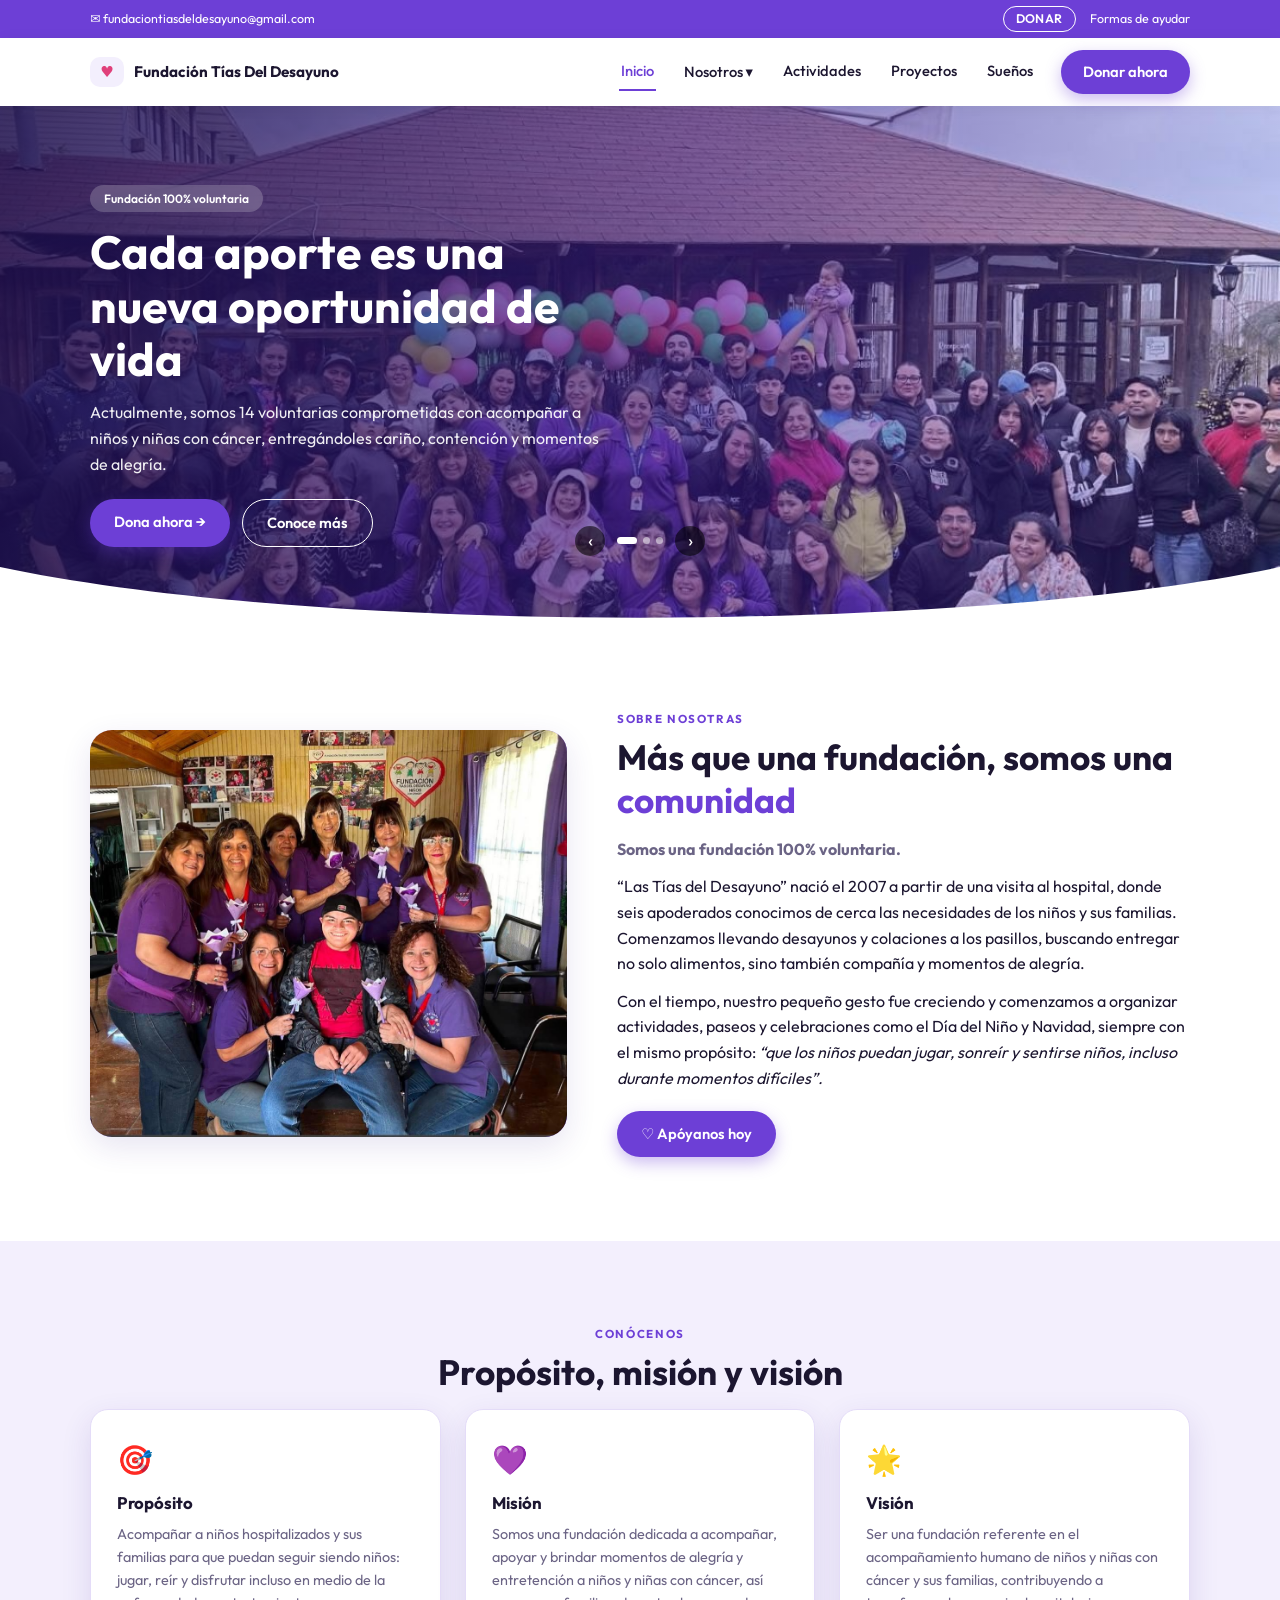
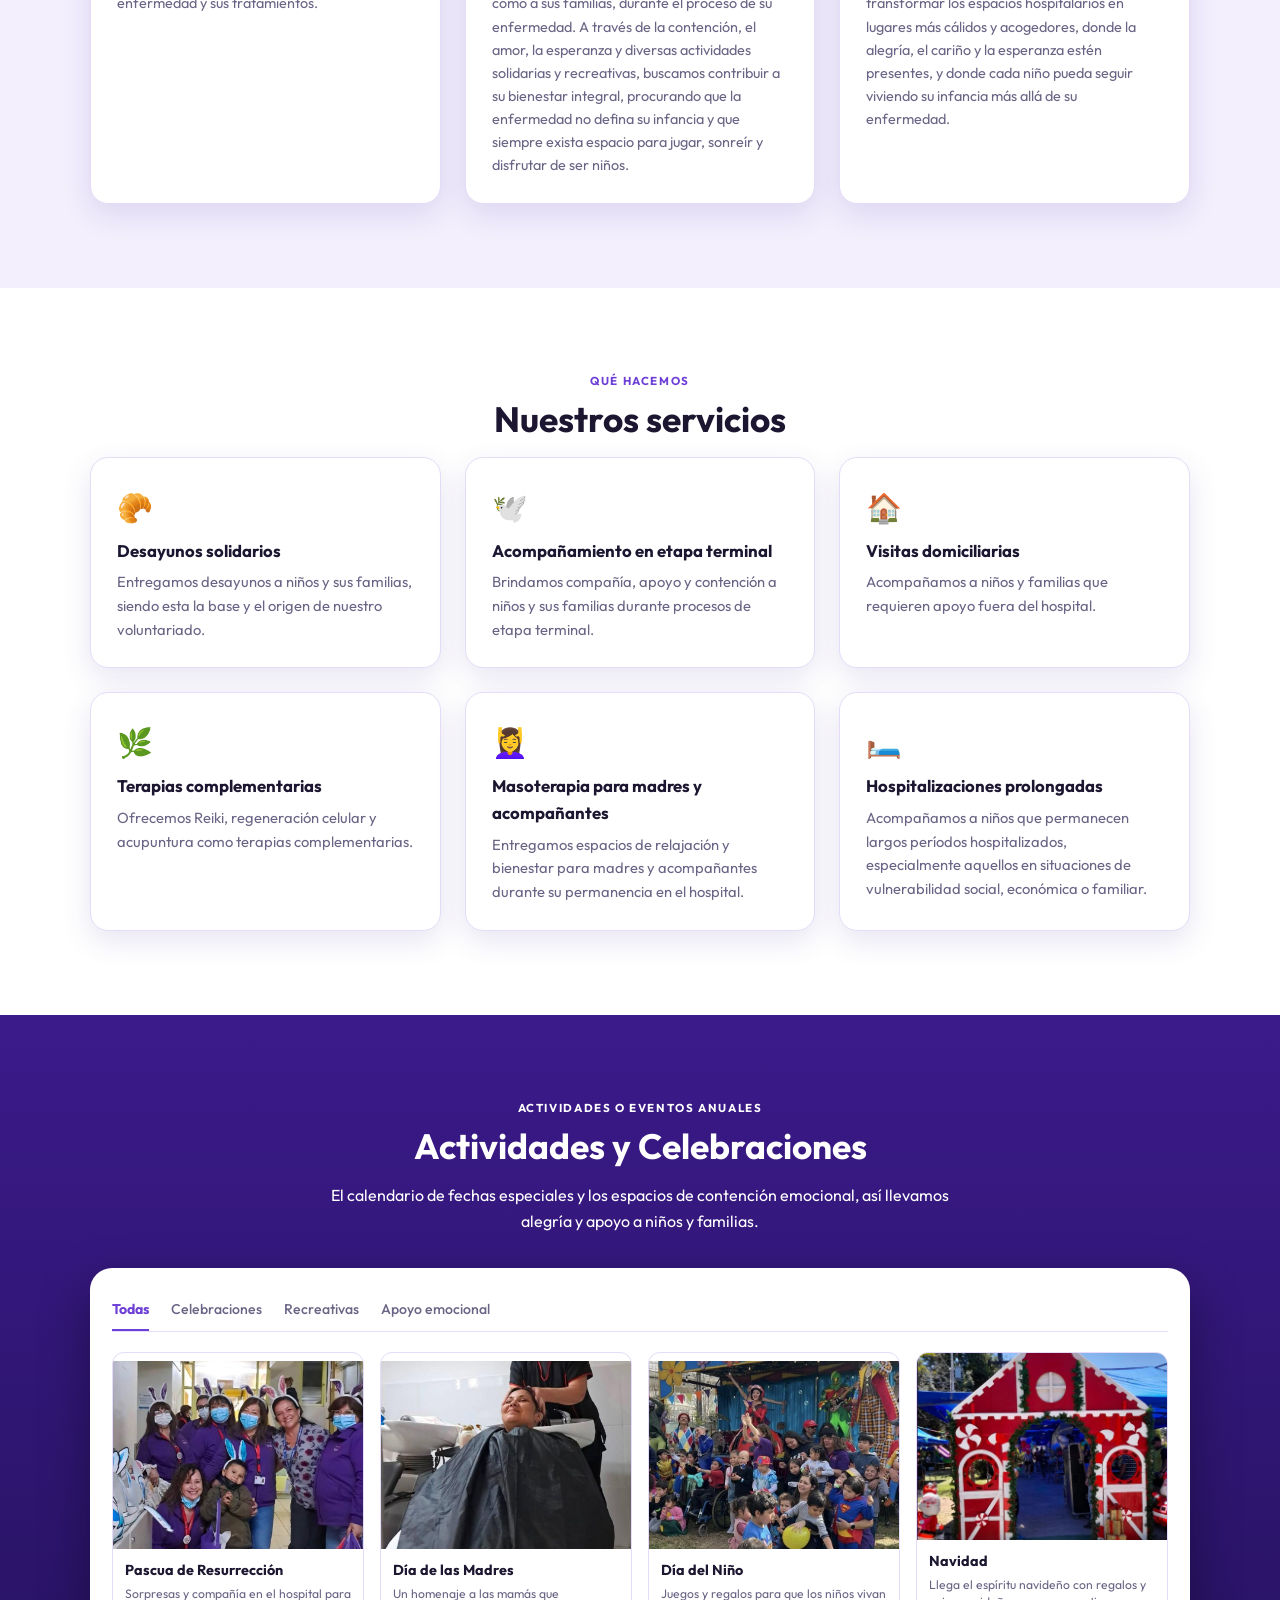
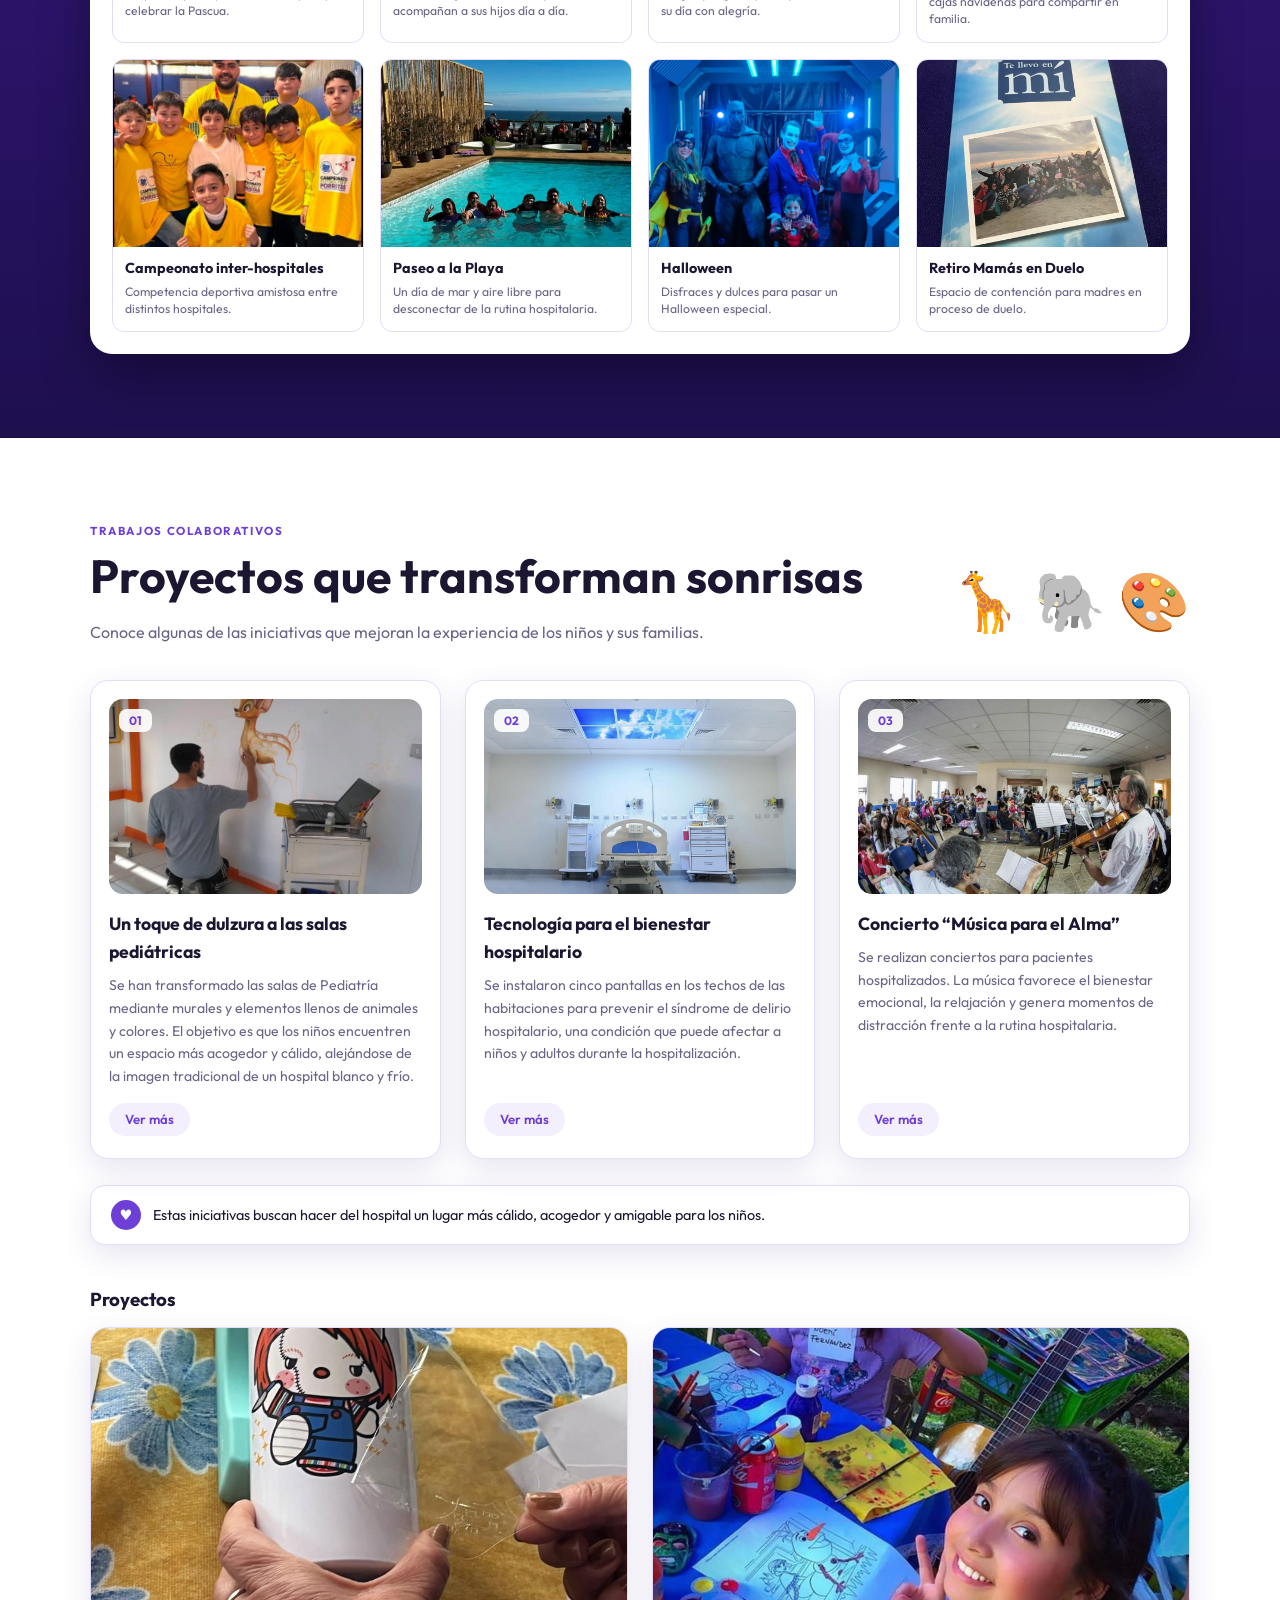
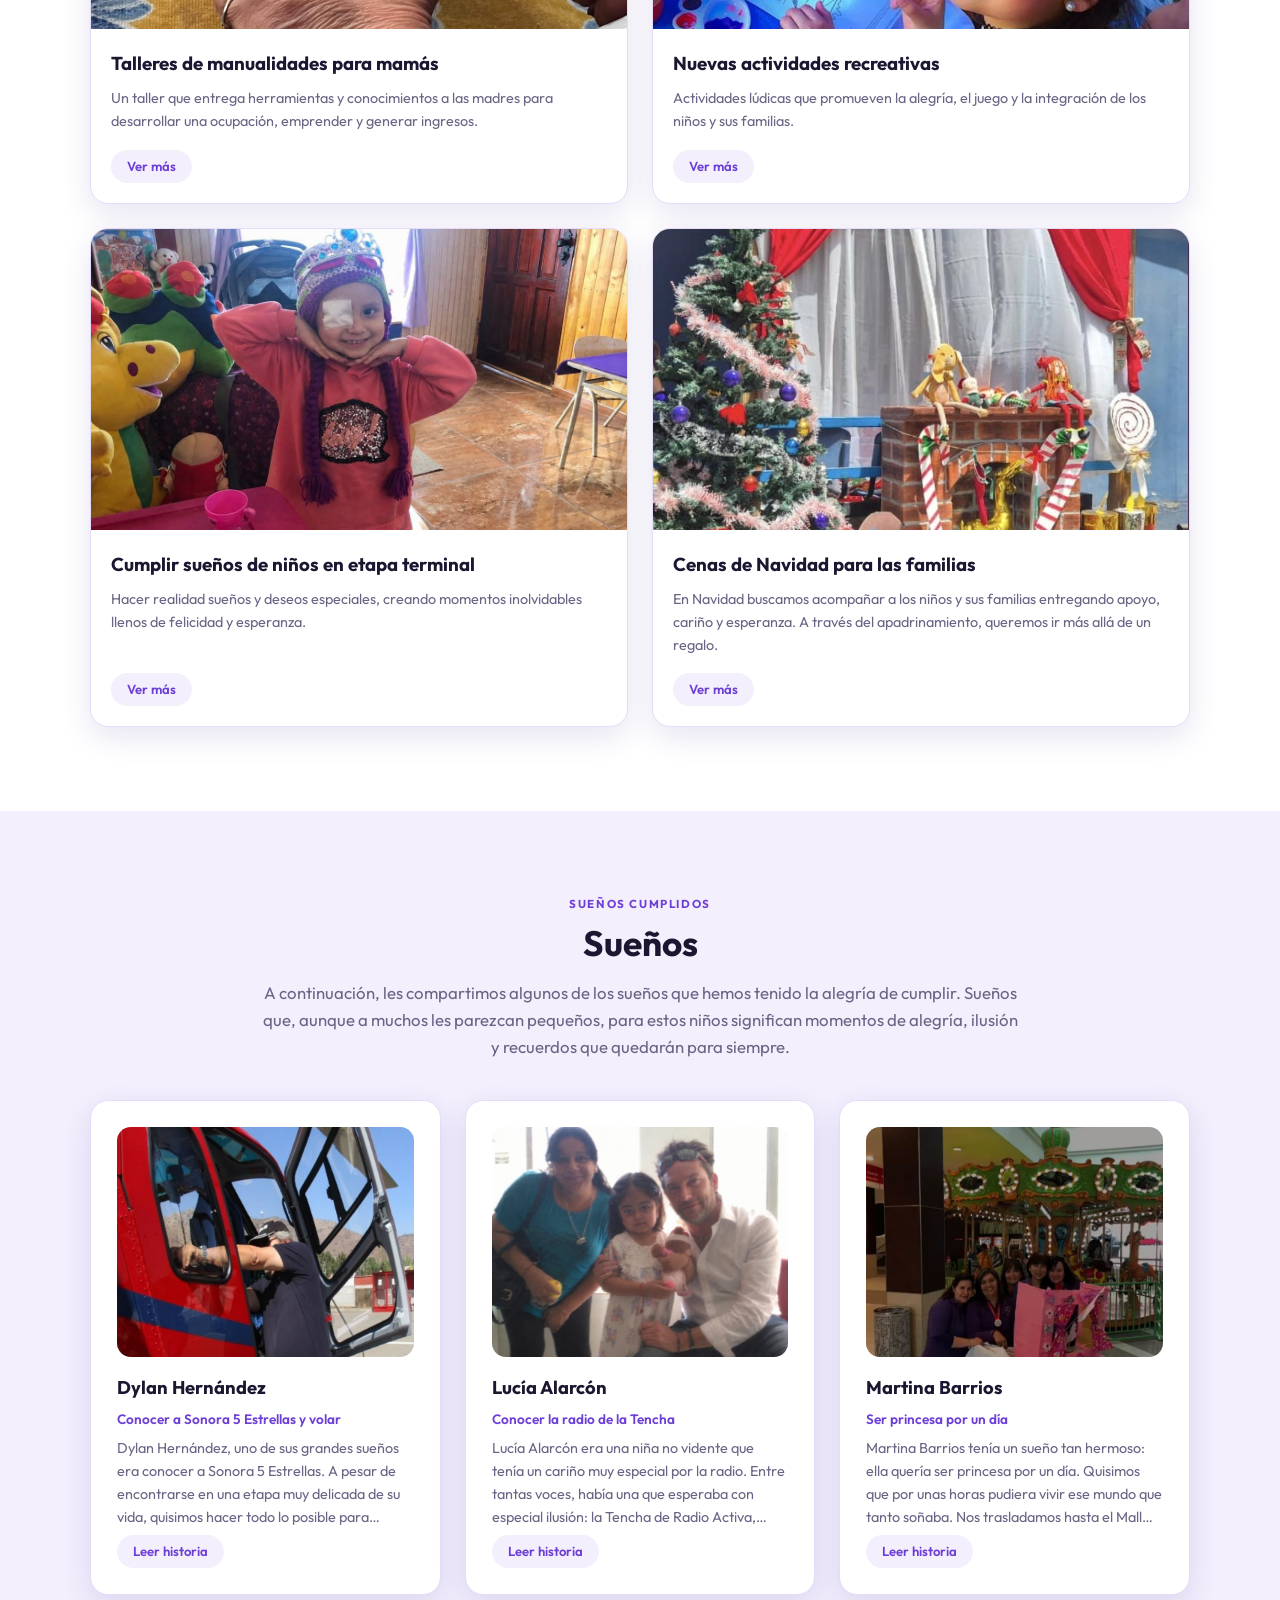
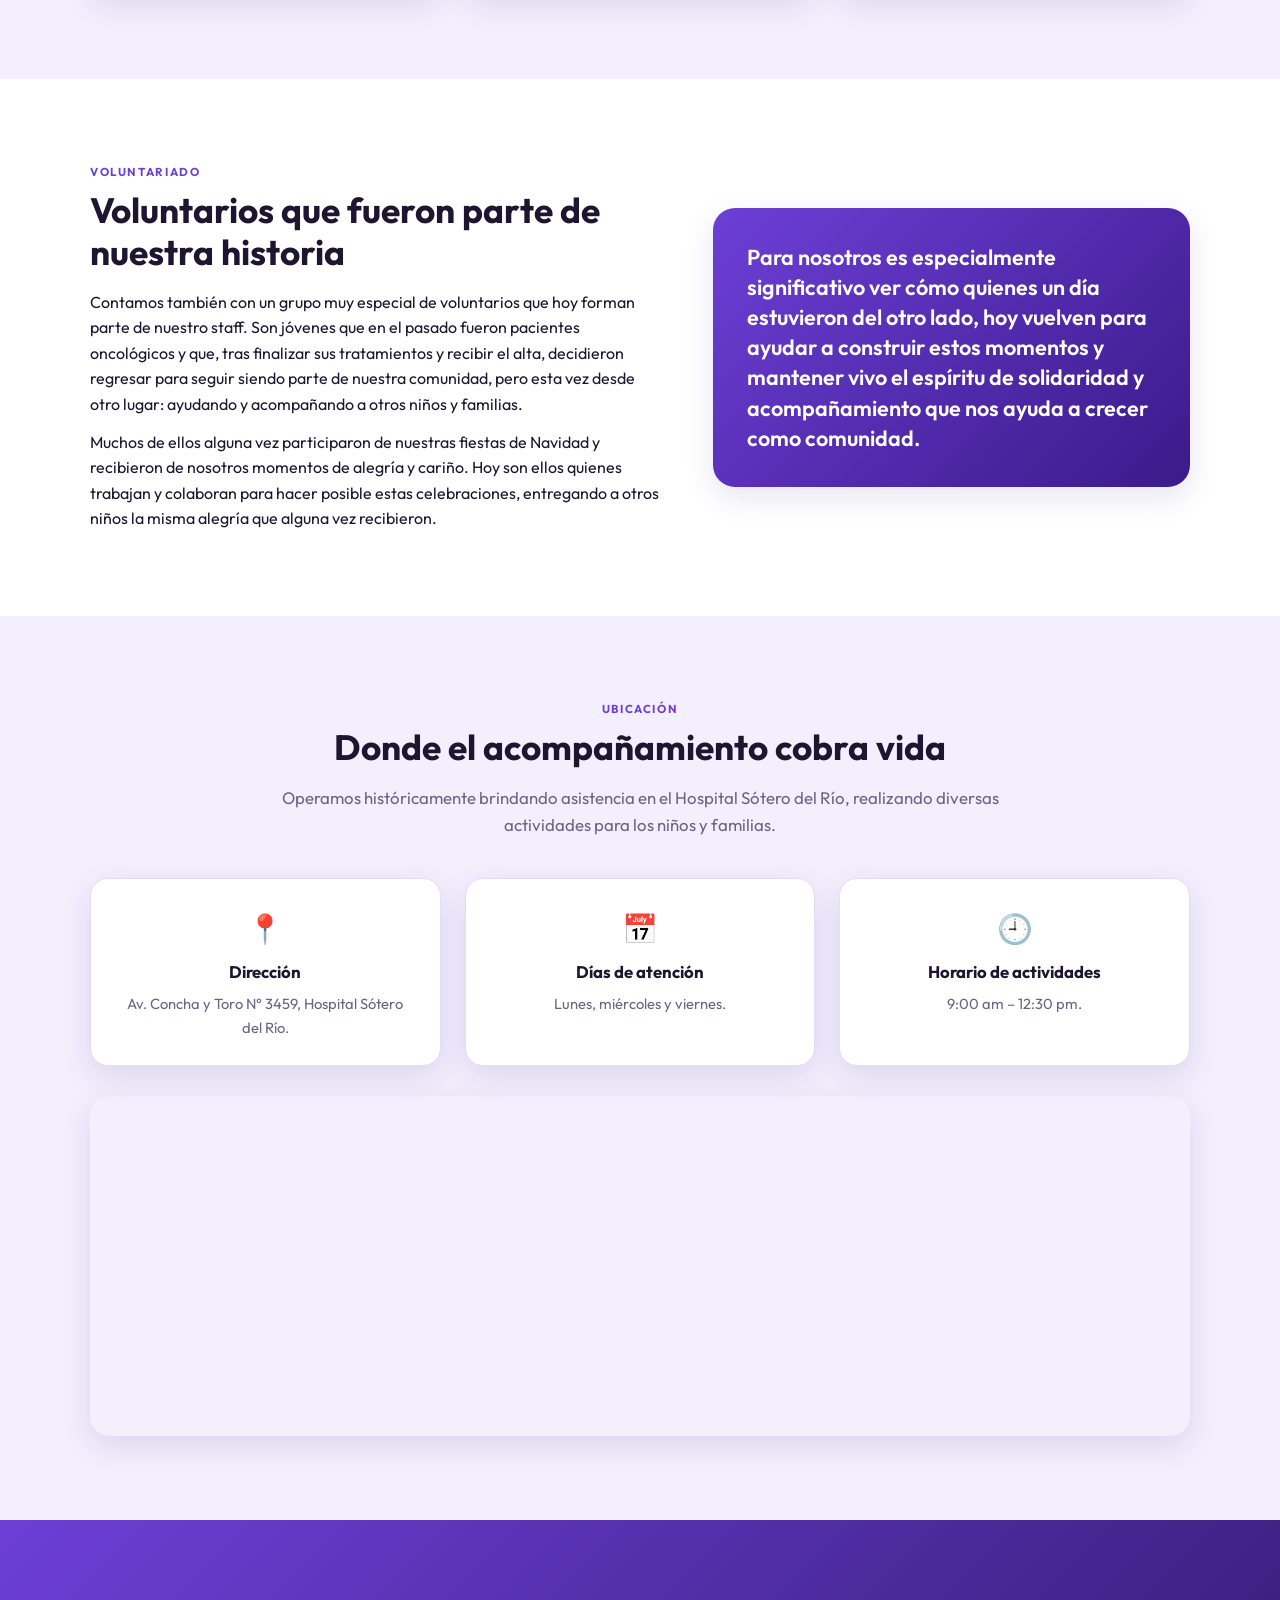
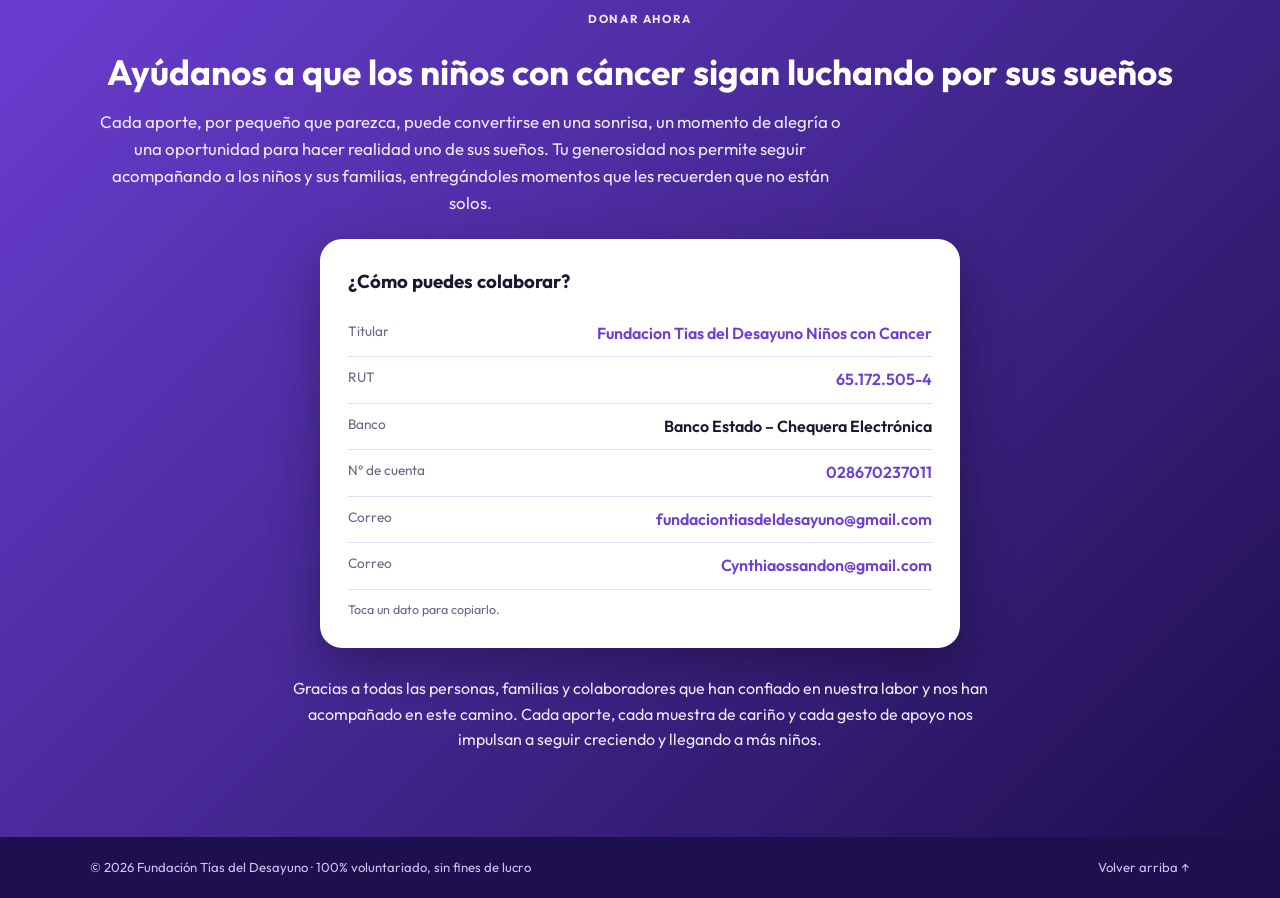
==== index.html @ 55206d8f "Add files via upload" ====
<!DOCTYPE html>
<html lang="es">
<head>
  <meta charset="UTF-8">
  <meta name="viewport" content="width=device-width, initial-scale=1">
  <title>Fundación Tías del Desayuno</title>
  <meta name="description" content="Somos 14 voluntarias que acompañamos a niños y niñas con cáncer y a sus familias en el Hospital Sótero del Río desde 2007.">
  <meta property="og:title" content="Fundación Tías del Desayuno">
  <meta property="og:description" content="Acompañamos a niños y niñas con cáncer y a sus familias con cariño, contención y momentos de alegría.">
  <meta property="og:image" content="img/hero1.jpg">
  <link rel="icon" href="favicon.svg" type="image/svg+xml">
  <link rel="preconnect" href="https://fonts.googleapis.com">
  <link href="https://fonts.googleapis.com/css2?family=Outfit:wght@400;500;600;700;800&display=swap" rel="stylesheet">
  <link rel="stylesheet" href="styles.css">
</head>
<body>

<div class="topbar">
  <div class="container topbar__in">
    <span>✉ fundaciontiasdeldesayuno@gmail.com</span>
    <div class="topbar__links"><a href="#donar" class="pill-outline">DONAR</a><a href="#ayudar">Formas de ayudar</a></div>
  </div>
</div>

<header class="nav">
  <div class="container nav__in">
    <a href="#inicio" class="brand"><span class="brand__logo">♥</span> Fundación Tías Del Desayuno</a>
    <button class="nav__toggle" aria-label="Abrir menú" aria-expanded="false">☰</button>
    <nav class="nav__menu" id="menu">
      <a href="#inicio" class="active">Inicio</a>
      <div class="dropdown">
        <a href="#nosotros" class="dropdown__btn">Nosotros ▾</a>
        <div class="dropdown__menu">
          <a href="#nosotros">Quiénes somos</a>
          <a href="#explora">Propósito, misión y visión</a>
          <a href="#servicios">Servicios</a>
          <a href="#voluntariado">Voluntariado</a>
          <a href="#ubicacion">Ubicación</a>
        </div>
      </div>
      <a href="#actividades">Actividades</a>
      <a href="#proyectos">Proyectos</a>
      <a href="#suenos">Sueños</a>
      <a href="#donar" class="btn btn--primary nav__cta">Donar ahora</a>
    </nav>
  </div>
</header>

<main id="inicio">

  <section class="hero" aria-label="Destacados">
    <div class="hero__slides">
      <article class="hero__slide is-active" style="--bg:url('img/hero1.jpg')">
        <div class="container hero__content">
          <span class="tag">Fundación 100% voluntaria</span>
          <h1>Cada aporte es una nueva oportunidad de vida</h1>
          <p>Actualmente, somos 14 voluntarias comprometidas con acompañar a niños y niñas con cáncer, entregándoles cariño, contención y momentos de alegría.</p>
          <div class="hero__btns"><a href="#donar" class="btn btn--primary">Dona ahora →</a><a href="#nosotros" class="btn btn--ghost">Conoce más</a></div>
        </div>
      </article>
      <article class="hero__slide" style="--bg:url('img/hero2.jpg')">
        <div class="container hero__content">
          <span class="tag">Desde 2007</span>
          <h1>Acompañando a niños y sus familias</h1>
          <p>Actualmente, somos 14 voluntarias comprometidas con acompañar a niños y niñas con cáncer, entregándoles cariño, contención y momentos de alegría.</p>
          <div class="hero__btns"><a href="#servicios" class="btn btn--primary">Nuestros servicios →</a><a href="#nosotros" class="btn btn--ghost">Conoce más</a></div>
        </div>
      </article>
      <article class="hero__slide hero__slide--banner" style="--bg:url('img/hero3.jpg')">
        <div class="container hero__content">
          <div class="banner-card">
            <p>Actualmente, somos 14 voluntarias comprometidas con acompañar a niños y niñas con cáncer, entregándoles cariño, contención y momentos de alegría.</p>
            <div class="hero__btns"><a href="#ayudar" class="btn btn--primary">Cómo ayudar →</a><a href="#nosotros" class="btn btn--ghost">Conoce más</a></div>
          </div>
        </div>
      </article>
    </div>
    <div class="hero__ctrl">
      <button class="hero__arrow" data-dir="-1" aria-label="Anterior">‹</button>
      <div class="hero__dots"></div>
      <button class="hero__arrow" data-dir="1" aria-label="Siguiente">›</button>
    </div>
    <svg class="hero__curve" viewBox="0 0 1440 80" preserveAspectRatio="none" aria-hidden="true"><path d="M0,0 C360,90 1080,90 1440,0 L1440,80 L0,80 Z" fill="#fff"/></svg>
  </section>

  <section class="section" id="nosotros">
    <div class="container about">
      <div class="about__img"><img src="img/nosotras.jpg" alt="Voluntarias de la Fundación Tías del Desayuno" loading="lazy"></div>
      <div>
        <p class="eyebrow">Sobre nosotras</p>
        <h2 class="title">Más que una fundación, somos una <span class="accent">comunidad</span></h2>
        <p class="muted"><strong>Somos una fundación 100% voluntaria.</strong></p>
        <p>“Las Tías del Desayuno” nació el 2007 a partir de una visita al hospital, donde seis apoderados conocimos de cerca las necesidades de los niños y sus familias. Comenzamos llevando desayunos y colaciones a los pasillos, buscando entregar no solo alimentos, sino también compañía y momentos de alegría.</p>
        <p>Con el tiempo, nuestro pequeño gesto fue creciendo y comenzamos a organizar actividades, paseos y celebraciones como el Día del Niño y Navidad, siempre con el mismo propósito: <em>“que los niños puedan jugar, sonreír y sentirse niños, incluso durante momentos difíciles”.</em></p>
        <a href="#donar" class="btn btn--primary">♡ Apóyanos hoy</a>
      </div>
    </div>
  </section>

  <section class="section section--soft" id="explora">
    <div class="container">
      <p class="eyebrow center">Conócenos</p>
      <h2 class="title center">Propósito, misión y visión</h2>
      <div class="grid3 mv">
        <article class="card service"><span>🎯</span><h3>Propósito</h3><p>Acompañar a niños hospitalizados y sus familias para que puedan seguir siendo niños: jugar, reír y disfrutar incluso en medio de la enfermedad y sus tratamientos.</p></article>
        <article class="card service"><span>💜</span><h3>Misión</h3><p>Somos una fundación dedicada a acompañar, apoyar y brindar momentos de alegría y entretención a niños y niñas con cáncer, así como a sus familias, durante el proceso de su enfermedad. A través de la contención, el amor, la esperanza y diversas actividades solidarias y recreativas, buscamos contribuir a su bienestar integral, procurando que la enfermedad no defina su infancia y que siempre exista espacio para jugar, sonreír y disfrutar de ser niños.</p></article>
        <article class="card service"><span>🌟</span><h3>Visión</h3><p>Ser una fundación referente en el acompañamiento humano de niños y niñas con cáncer y sus familias, contribuyendo a transformar los espacios hospitalarios en lugares más cálidos y acogedores, donde la alegría, el cariño y la esperanza estén presentes, y donde cada niño pueda seguir viviendo su infancia más allá de su enfermedad.</p></article>
      </div>
    </div>
  </section>

  <section class="section" id="servicios">
    <div class="container">
      <p class="eyebrow center">Qué hacemos</p>
      <h2 class="title center">Nuestros servicios</h2>
      <div class="grid3">
        <article class="card service"><span>🥐</span><h3>Desayunos solidarios</h3><p>Entregamos desayunos a niños y sus familias, siendo esta la base y el origen de nuestro voluntariado.</p></article>
        <article class="card service"><span>🕊️</span><h3>Acompañamiento en etapa terminal</h3><p>Brindamos compañía, apoyo y contención a niños y sus familias durante procesos de etapa terminal.</p></article>
        <article class="card service"><span>🏠</span><h3>Visitas domiciliarias</h3><p>Acompañamos a niños y familias que requieren apoyo fuera del hospital.</p></article>
        <article class="card service"><span>🌿</span><h3>Terapias complementarias</h3><p>Ofrecemos Reiki, regeneración celular y acupuntura como terapias complementarias.</p></article>
        <article class="card service"><span>💆‍♀️</span><h3>Masoterapia para madres y acompañantes</h3><p>Entregamos espacios de relajación y bienestar para madres y acompañantes durante su permanencia en el hospital.</p></article>
        <article class="card service"><span>🛏️</span><h3>Hospitalizaciones prolongadas</h3><p>Acompañamos a niños que permanecen largos períodos hospitalizados, especialmente aquellos en situaciones de vulnerabilidad social, económica o familiar.</p></article>
      </div>
    </div>
  </section>

  <section class="section activities" id="actividades">
    <div class="container">
      <p class="eyebrow center light">Actividades o eventos anuales</p>
      <h2 class="title center light">Actividades y Celebraciones</h2>
      <p class="subtitle center light">El calendario de fechas especiales y los espacios de contención emocional, así llevamos alegría y apoyo a niños y familias.</p>
      <div class="panel">
        <div class="tabs" role="tablist">
          <button class="tab is-active" data-filter="all">Todas</button>
          <button class="tab" data-filter="cel">Celebraciones</button>
          <button class="tab" data-filter="rec">Recreativas</button>
          <button class="tab" data-filter="apo">Apoyo emocional</button>
        </div>
        <div class="acts" id="acts"></div>
      </div>
    </div>
  </section>

  <section class="section" id="proyectos">
    <div class="container">
      <div class="projects__head">
        <div>
          <p class="eyebrow">Trabajos colaborativos</p>
          <h2 class="title big">Proyectos que transforman sonrisas</h2>
          <p class="subtitle">Conoce algunas de las iniciativas que mejoran la experiencia de los niños y sus familias.</p>
        </div>
        <div class="projects__art" aria-hidden="true">🦒 🐘 🎨</div>
      </div>
      <div class="grid3" id="projects"></div>
      <div class="note"><span class="note__ico">♥</span> Estas iniciativas buscan hacer del hospital un lugar más cálido, acogedor y amigable para los niños.</div>

      <h3 class="subhead">Proyectos</h3>
      <div class="grid2" id="next"></div>
    </div>
  </section>

  <section class="section section--soft" id="suenos">
    <div class="container">
      <p class="eyebrow center">Sueños cumplidos</p>
      <h2 class="title center">Sueños</h2>
      <p class="lead center">A continuación, les compartimos algunos de los sueños que hemos tenido la alegría de cumplir. Sueños que, aunque a muchos les parezcan pequeños, para estos niños significan momentos de alegría, ilusión y recuerdos que quedarán para siempre.</p>
      <div class="grid3" id="dreams"></div>
    </div>
  </section>

  <section class="section" id="voluntariado">
    <div class="container split">
      <div>
        <p class="eyebrow">Voluntariado</p>
        <h2 class="title">Voluntarios que fueron parte de nuestra historia</h2>
        <p>Contamos también con un grupo muy especial de voluntarios que hoy forman parte de nuestro staff. Son jóvenes que en el pasado fueron pacientes oncológicos y que, tras finalizar sus tratamientos y recibir el alta, decidieron regresar para seguir siendo parte de nuestra comunidad, pero esta vez desde otro lugar: ayudando y acompañando a otros niños y familias.</p>
        <p>Muchos de ellos alguna vez participaron de nuestras fiestas de Navidad y recibieron de nosotros momentos de alegría y cariño. Hoy son ellos quienes trabajan y colaboran para hacer posible estas celebraciones, entregando a otros niños la misma alegría que alguna vez recibieron.</p>
      </div>
      <blockquote class="quote">Para nosotros es especialmente significativo ver cómo quienes un día estuvieron del otro lado, hoy vuelven para ayudar a construir estos momentos y mantener vivo el espíritu de solidaridad y acompañamiento que nos ayuda a crecer como comunidad.</blockquote>
    </div>
  </section>

  <section class="section section--soft" id="ubicacion">
    <div class="container">
      <p class="eyebrow center">Ubicación</p>
      <h2 class="title center">Donde el acompañamiento cobra vida</h2>
      <p class="lead center">Operamos históricamente brindando asistencia en el Hospital Sótero del Río, realizando diversas actividades para los niños y familias.</p>
      <div class="grid3 info">
        <div class="card service"><span>📍</span><h3>Dirección</h3><p>Av. Concha y Toro N° 3459, Hospital Sótero del Río.</p></div>
        <div class="card service"><span>📅</span><h3>Días de atención</h3><p>Lunes, miércoles y viernes.</p></div>
        <div class="card service"><span>🕘</span><h3>Horario de actividades</h3><p>9:00 am – 12:30 pm.</p></div>
      </div>
      <div class="map"><iframe title="Mapa Hospital Sótero del Río" loading="lazy" referrerpolicy="no-referrer-when-downgrade" src="https://www.google.com/maps?q=Av.+Concha+y+Toro+3459,+Puente+Alto,+Chile&output=embed"></iframe></div>
    </div>
  </section>

  <section class="section cta" id="donar">
    <div class="container">
      <p class="eyebrow center light">Donar ahora</p>
      <h2 class="title center light">Ayúdanos a que los niños con cáncer sigan luchando por sus sueños</h2>
      <p class="lead center light">Cada aporte, por pequeño que parezca, puede convertirse en una sonrisa, un momento de alegría o una oportunidad para hacer realidad uno de sus sueños. Tu generosidad nos permite seguir acompañando a los niños y sus familias, entregándoles momentos que les recuerden que no están solos.</p>
      <div class="bank" id="ayudar">
        <h3>¿Cómo puedes colaborar?</h3>
        <dl>
          <div><dt>Titular</dt><dd data-copy>Fundacion Tias del Desayuno Niños con Cancer</dd></div>
          <div><dt>RUT</dt><dd data-copy>65.172.505-4</dd></div>
          <div><dt>Banco</dt><dd>Banco Estado – Chequera Electrónica</dd></div>
          <div><dt>N° de cuenta</dt><dd data-copy>028670237011</dd></div>
          <div><dt>Correo</dt><dd data-copy>fundaciontiasdeldesayuno@gmail.com</dd></div>
          <div><dt>Correo</dt><dd data-copy>Cynthiaossandon@gmail.com</dd></div>
        </dl>
        <p class="hint">Toca un dato para copiarlo.</p>
      </div>
      <p class="thanks">Gracias a todas las personas, familias y colaboradores que han confiado en nuestra labor y nos han acompañado en este camino. Cada aporte, cada muestra de cariño y cada gesto de apoyo nos impulsan a seguir creciendo y llegando a más niños.</p>
    </div>
  </section>
</main>

<footer class="footer">
  <div class="container footer__in">
    <span>© 2026 Fundación Tías del Desayuno · 100% voluntariado, sin fines de lucro</span>
    <a href="#inicio">Volver arriba ↑</a>
  </div>
</footer>

<div class="modal" id="modal" hidden>
  <div class="modal__box" role="dialog" aria-modal="true" aria-labelledby="modal-title">
    <button class="modal__close" aria-label="Cerrar">×</button>
    <div class="gallery" id="modal-media"></div>
    <h3 id="modal-title"></h3>
    <div id="modal-body"></div>
  </div>
</div>
<div class="toast" id="toast" role="status" aria-live="polite"></div>

<script src="script.js"></script>
</body>
</html>
---- styles.css ----
:root{
  --p:#6d3fd6; --p-dark:#3b1a8a; --p-deep:#1e0f4f; --p-soft:#f3effd; --p-line:#e4dcf8;
  --ink:#1c1630; --muted:#6b6485; --bg:#fff; --card:#fff;
  --r:18px; --shadow:0 10px 30px rgba(60,30,140,.12);
}
*{box-sizing:border-box;margin:0;padding:0}
html{scroll-behavior:smooth;scroll-padding-top:90px}
body{font-family:'Outfit',system-ui,sans-serif;color:var(--ink);background:var(--bg);line-height:1.6;-webkit-font-smoothing:antialiased}
img{max-width:100%;display:block}
a{color:inherit;text-decoration:none}
button{font:inherit;cursor:pointer;border:0;background:none;color:inherit}
.container{width:min(1100px,100% - 32px);margin-inline:auto}
.center{text-align:center}.muted{color:var(--muted)}.accent{color:var(--p)}

/* topbar */
.topbar{background:var(--p);color:#fff;font-size:.78rem}
.topbar__in{display:flex;justify-content:space-between;align-items:center;padding:6px 0}
.topbar__social,.topbar__links{display:flex;gap:14px;align-items:center}
.topbar a:hover{opacity:.8}
.pill-outline{border:1px solid #fff;border-radius:99px;padding:2px 12px;font-weight:600;letter-spacing:.04em}

/* nav */
.nav{position:sticky;top:0;z-index:50;background:#fff;box-shadow:0 2px 14px rgba(0,0,0,.06)}
.nav__in{display:flex;align-items:center;justify-content:space-between;height:68px}
.brand{display:flex;align-items:center;gap:10px;font-weight:700;font-size:.95rem}
.brand__logo{display:grid;place-items:center;width:34px;height:30px;border-radius:10px;background:var(--p-soft);color:#e0407a}
.nav__menu{display:flex;align-items:center;gap:26px;font-weight:500;font-size:.92rem}
.nav__menu>a:not(.btn),.dropdown__btn{padding:6px 2px;border-bottom:2px solid transparent}
.nav__menu a.active{color:var(--p);border-color:var(--p)}
.nav__toggle{display:none;font-size:1.6rem}
.dropdown{position:relative}
.dropdown__menu{position:absolute;top:100%;left:-10px;min-width:230px;background:#fff;border-radius:14px;box-shadow:var(--shadow);padding:8px;opacity:0;visibility:hidden;transform:translateY(6px);transition:.2s}
.dropdown:hover .dropdown__menu,.dropdown:focus-within .dropdown__menu{opacity:1;visibility:visible;transform:none}
.dropdown__menu a{display:block;padding:9px 12px;border-radius:10px}
.dropdown__menu a:hover{background:var(--p-soft);color:var(--p)}

/* buttons */
.btn{display:inline-block;padding:11px 24px;border-radius:99px;font-weight:600;font-size:.92rem;transition:.2s}
.btn--primary{background:var(--p);color:#fff;box-shadow:0 6px 16px rgba(109,63,214,.35)}
.btn--primary:hover{background:var(--p-dark);transform:translateY(-1px)}
.btn--ghost{border:1.5px solid #fff;color:#fff}
.btn--ghost:hover{background:#fff;color:var(--p-dark)}
.btn--white{background:#fff;color:var(--p-dark)}
.nav__cta{padding:10px 22px}

/* hero */
.hero{position:relative;color:#fff;background:var(--p-deep);overflow:hidden}
.hero__slides{position:relative;min-height:520px}
.hero__slide{position:absolute;inset:0;opacity:0;transition:opacity .8s;display:flex;align-items:center;
  background:linear-gradient(90deg,rgba(30,15,79,.85) 0%,rgba(60,26,138,.55) 55%,rgba(109,63,214,.2) 100%),var(--bg) center/cover,linear-gradient(135deg,#4c24a8,#8a5cf0)}
.hero__slide.is-active{opacity:1;z-index:1}
.hero__content{max-width:1100px}
.hero__content>*{max-width:520px}
.tag{display:inline-block;background:rgba(255,255,255,.2);backdrop-filter:blur(4px);padding:4px 14px;border-radius:99px;font-size:.75rem;font-weight:600;margin-bottom:14px}
.hero h1{font-size:clamp(1.9rem,4.5vw,2.9rem);line-height:1.15;margin-bottom:14px}
.hero p{opacity:.92;margin-bottom:22px}
.hero__btns{display:flex;gap:12px;flex-wrap:wrap}
.hero__ctrl{position:absolute;z-index:3;bottom:70px;left:50%;transform:translateX(-50%);display:flex;align-items:center;gap:12px}
.hero__arrow{width:30px;height:30px;border-radius:50%;background:rgba(0,0,0,.55);color:#fff;font-size:1.2rem;line-height:1}
.hero__dots{display:flex;gap:6px}
.hero__dots button{width:7px;height:7px;border-radius:50%;background:rgba(255,255,255,.5)}
.hero__dots button.on{background:#fff;width:20px;border-radius:99px}
.hero__curve{position:absolute;bottom:-1px;left:0;width:100%;height:60px;z-index:2}

/* sections */
.section{padding:84px 0}
.section--soft{background:var(--p-soft)}
.eyebrow{text-transform:uppercase;letter-spacing:.14em;font-size:.72rem;font-weight:700;color:var(--p);margin-bottom:8px}
.title{font-size:clamp(1.6rem,3.2vw,2.2rem);line-height:1.2;font-weight:700;margin-bottom:16px}
.title.big{font-size:clamp(2rem,4.5vw,2.9rem)}
.subtitle{color:var(--muted);max-width:620px;margin-bottom:34px}
.subtitle.center,.lead.center{margin-inline:auto}
.lead{max-width:760px;color:var(--muted);margin-bottom:40px;font-size:1.05rem}
.light{color:#fff!important}.eyebrow.light{color:#cdb9ff}
.section p+p{margin-top:12px}
.card{background:var(--card);border-radius:var(--r);box-shadow:var(--shadow);border:1px solid var(--p-line)}
.grid3{display:grid;grid-template-columns:repeat(3,1fr);gap:24px}

/* news */
.news{display:grid;grid-template-columns:repeat(3,1fr);gap:20px;margin-top:30px}
.news__card{padding:22px}.news__card h3{margin:10px 0 6px;font-size:1.05rem}.news__card p{color:var(--muted);font-size:.92rem}
.chip{background:var(--p-soft);color:var(--p);font-size:.72rem;font-weight:700;padding:3px 12px;border-radius:99px}

/* about */
.about{display:grid;grid-template-columns:1fr 1.2fr;gap:50px;align-items:center}
.about__img{border-radius:22px;overflow:hidden;box-shadow:var(--shadow);aspect-ratio:4/3;background:linear-gradient(135deg,#c9b4ff,#8a5cf0)}
.about__img img,.about__img .ph{width:100%;height:100%;object-fit:cover}
.about__img{aspect-ratio:auto}.about__img img{height:auto}
.about .btn{margin-top:20px}
.ph{display:grid;place-items:center;font-size:3rem;background:linear-gradient(135deg,#c9b4ff,#8a5cf0)}

/* explore */
.explore__card{padding:34px 24px;text-align:center;transition:.25s}
.explore__card:hover{transform:translateY(-6px)}
.icon{font-size:2.2rem;margin-bottom:10px}
.explore__card h3{margin-bottom:6px}.explore__card p{color:var(--muted);font-size:.92rem;margin-bottom:18px}
.round{display:inline-grid;place-items:center;width:34px;height:34px;border-radius:50%;background:var(--p);color:#fff}

/* services */
.service{padding:26px}.service span{font-size:1.8rem}.service h3{margin:8px 0 6px;font-size:1.05rem}.service p{color:var(--muted);font-size:.92rem}

/* activities */
.activities{background:linear-gradient(180deg,var(--p-dark),var(--p-deep))}
.panel{background:#fff;border-radius:22px;padding:22px;box-shadow:0 20px 50px rgba(0,0,0,.35)}
.tabs{display:flex;gap:22px;border-bottom:1px solid var(--p-line);margin-bottom:20px;overflow-x:auto}
.tab{padding:8px 0;font-size:.88rem;font-weight:500;color:var(--muted);border-bottom:2px solid transparent;white-space:nowrap}
.tab.is-active{color:var(--p);border-color:var(--p);font-weight:700}
.acts{display:grid;grid-template-columns:repeat(4,1fr);gap:16px}
.act{border:1px solid var(--p-line);border-radius:12px;overflow:hidden;background:#fff;cursor:pointer;transition:.2s;text-align:left}
.act:hover{transform:translateY(-4px);box-shadow:var(--shadow)}
.act__img{aspect-ratio:4/3;position:relative;overflow:hidden}
.act__img img,.act__img .ph{width:100%;height:100%;object-fit:cover}
.act__body{padding:10px 12px 14px}.act__body h4{font-size:.9rem}.act__body p{font-size:.76rem;color:var(--muted);line-height:1.4;margin-top:3px}

/* projects */
.projects__head{display:flex;justify-content:space-between;align-items:center;gap:20px}
.projects__art{font-size:3.6rem;white-space:nowrap}
.pcard{padding:18px 18px 22px;display:flex;flex-direction:column}
.pcard__img{aspect-ratio:16/10;border-radius:14px;margin-bottom:16px;position:relative;overflow:hidden}
.pcard__img .num{position:absolute;top:10px;left:10px;background:rgba(255,255,255,.9);color:var(--p);font-weight:700;font-size:.75rem;padding:2px 10px;border-radius:8px;z-index:1}
.pcard__img img,.pcard__img .ph{width:100%;height:100%;object-fit:cover}
.pcard h3{margin-bottom:8px;font-size:1.1rem}
.pcard p{font-size:.88rem;color:var(--muted);display:-webkit-box;-webkit-line-clamp:5;-webkit-box-orient:vertical;overflow:hidden;margin-bottom:16px}
.more{align-self:flex-start;background:var(--p-soft);color:var(--p);font-weight:600;font-size:.82rem;padding:6px 16px;border-radius:99px;margin-top:auto}
.more:hover{background:var(--p);color:#fff}
.note{display:flex;align-items:center;gap:12px;margin-top:26px;padding:14px 20px;border-radius:14px;background:#fff;border:1px solid var(--p-line);box-shadow:var(--shadow);font-size:.9rem}
.note__ico{display:grid;place-items:center;width:30px;height:30px;border-radius:50%;background:var(--p);color:#fff;flex:none}
.subhead{margin:40px 0 12px}
.pills{list-style:none;display:flex;flex-wrap:wrap;gap:10px}
.pills li{background:var(--p-soft);color:var(--p-dark);padding:8px 18px;border-radius:99px;font-size:.9rem;font-weight:500}

/* dreams */
.dream{padding:26px;display:flex;flex-direction:column;gap:6px}
.dream .ph{height:150px;border-radius:14px;margin-bottom:10px;font-size:2.6rem;overflow:hidden}

.dream h3{font-size:1.15rem}.dream .tagline{color:var(--p);font-weight:600;font-size:.85rem}
.dream p{font-size:.9rem;color:var(--muted);display:-webkit-box;-webkit-line-clamp:4;-webkit-box-orient:vertical;overflow:hidden}

/* split / quotes */
.split{display:grid;grid-template-columns:1.2fr 1fr;gap:50px;align-items:center}
.quote{font-size:1.35rem;font-weight:600;line-height:1.4;padding:34px;border-radius:22px;background:linear-gradient(135deg,var(--p),var(--p-dark));color:#fff;box-shadow:var(--shadow)}
.split .btn{margin-top:20px}

/* CTA */
.cta{background:linear-gradient(135deg,var(--p),var(--p-deep));color:#fff}
.cta__in{display:grid;grid-template-columns:1.3fr 1fr;gap:40px;align-items:center}
.cta p.light{margin:6px 0 22px;opacity:.9}
.cta__loc{background:rgba(255,255,255,.12);padding:24px;border-radius:18px}
.cta__loc h3{margin-bottom:8px}

.footer{background:var(--p-deep);color:#cfc3ee;font-size:.82rem;padding:20px 0}
.footer__in{display:flex;justify-content:space-between;flex-wrap:wrap;gap:10px}

/* modal */
.modal{position:fixed;inset:0;background:rgba(20,10,50,.65);display:grid;place-items:center;z-index:100;padding:16px;backdrop-filter:blur(3px)}
.modal[hidden]{display:none}
.modal__box{background:#fff;border-radius:22px;max-width:620px;width:100%;max-height:88vh;overflow:auto;padding:30px;position:relative}
.modal__box h3{margin-bottom:12px;font-size:1.4rem}
.modal__box p{margin-bottom:12px;color:#3d3556}

.modal__close{position:absolute;top:12px;right:16px;font-size:1.8rem;line-height:1;color:var(--muted)}

/* responsive */
@media(max-width:900px){
  .grid3,.news{grid-template-columns:1fr}
  .acts{grid-template-columns:repeat(2,1fr)}
  .about,.split,.cta__in{grid-template-columns:1fr}
  .projects__art{display:none}
  .nav__toggle{display:block}
  .nav__menu{position:absolute;top:68px;left:0;right:0;background:#fff;flex-direction:column;align-items:flex-start;padding:16px;gap:12px;box-shadow:0 10px 20px rgba(0,0,0,.08);display:none}
  .nav__menu.open{display:flex}
  .dropdown__menu{position:static;opacity:1;visibility:visible;transform:none;box-shadow:none;padding:0 0 0 10px}
  .topbar__links a:not(.pill-outline){display:none}
}

/* extras v2 */
.grid2{display:grid;grid-template-columns:repeat(2,1fr);gap:24px}
.mv .service p{font-size:.9rem}
.nxt{display:flex;flex-direction:column;overflow:hidden}
.nxt__img{aspect-ratio:16/9;overflow:hidden}.nxt__img img{width:100%;height:100%;object-fit:cover}
.nxt__body{padding:20px;display:flex;flex-direction:column;gap:8px;flex:1}
.nxt__body p{color:var(--muted);font-size:.9rem;margin-bottom:8px}
.act__img img{transition:transform .4s}.act:hover .act__img img{transform:scale(1.05)}
.info .service{text-align:center}
.map{margin-top:30px;border-radius:20px;overflow:hidden;box-shadow:var(--shadow);height:340px}.map iframe{width:100%;height:100%;border:0}
.bank{max-width:640px;margin:0 auto 28px;background:#fff;color:var(--ink);border-radius:22px;padding:28px;box-shadow:0 20px 50px rgba(0,0,0,.3)}
.bank h3{margin-bottom:14px}
.bank dl>div{display:flex;justify-content:space-between;gap:16px;padding:10px 0;border-bottom:1px solid var(--p-line);flex-wrap:wrap}
.bank dt{color:var(--muted);font-size:.85rem}.bank dd{font-weight:600;word-break:break-all;text-align:right}
.bank dd[data-copy]{cursor:pointer;color:var(--p)}.bank dd[data-copy]:hover{text-decoration:underline}
.hint{font-size:.78rem;color:var(--muted);margin-top:10px}
.thanks{max-width:720px;margin:0 auto;text-align:center;opacity:.9}
.lead.light{color:#e6dcff;margin-inline:auto}
.gallery{position:relative;border-radius:14px;overflow:hidden;margin-bottom:16px;background:var(--p-soft)}
.gallery[hidden]{display:none}
.gallery img{display:none;width:100%;max-height:420px;object-fit:contain;background:#f6f3ff}
.gallery img.on{display:block}
.gallery button{position:absolute;top:50%;transform:translateY(-50%);width:36px;height:36px;border-radius:50%;background:rgba(0,0,0,.55);color:#fff;font-size:1.4rem;line-height:1}
.g-prev{left:10px}.g-next{right:10px}
.modal__box h4{margin:16px 0 6px;color:var(--p)}
.toast{position:fixed;bottom:24px;left:50%;transform:translate(-50%,20px);background:var(--ink);color:#fff;padding:10px 20px;border-radius:99px;opacity:0;pointer-events:none;transition:.25s;z-index:200}
.toast.show{opacity:1;transform:translate(-50%,0)}
@media(max-width:900px){.grid2{grid-template-columns:1fr}.hero__slides{min-height:560px}.hero__ctrl{bottom:64px}}

/* slide banner: la foto trae su propio texto, se muestra sin oscurecer */
.hero__slide--banner{background:var(--bg) center/cover,linear-gradient(135deg,#4c24a8,#8a5cf0);align-items:flex-end;padding-bottom:110px}
.banner-card{max-width:520px;background:rgba(30,15,79,.82);backdrop-filter:blur(4px);padding:20px 24px;border-radius:18px}
.banner-card p{margin-bottom:14px}
@media(max-width:900px){.hero__slide--banner{padding-bottom:100px}}

/* fotos de los sueños */
.dream__img{height:230px;border-radius:14px;overflow:hidden;margin-bottom:10px;background:var(--p-soft)}
.dream__img img{width:100%;height:100%;object-fit:cover;object-position:center 30%;transition:transform .4s}
.dream:hover .dream__img img{transform:scale(1.04)}
.inline-photo{display:block;width:100%;max-height:300px;object-fit:cover;object-position:center 30%;border-radius:12px;margin:8px 0 12px}
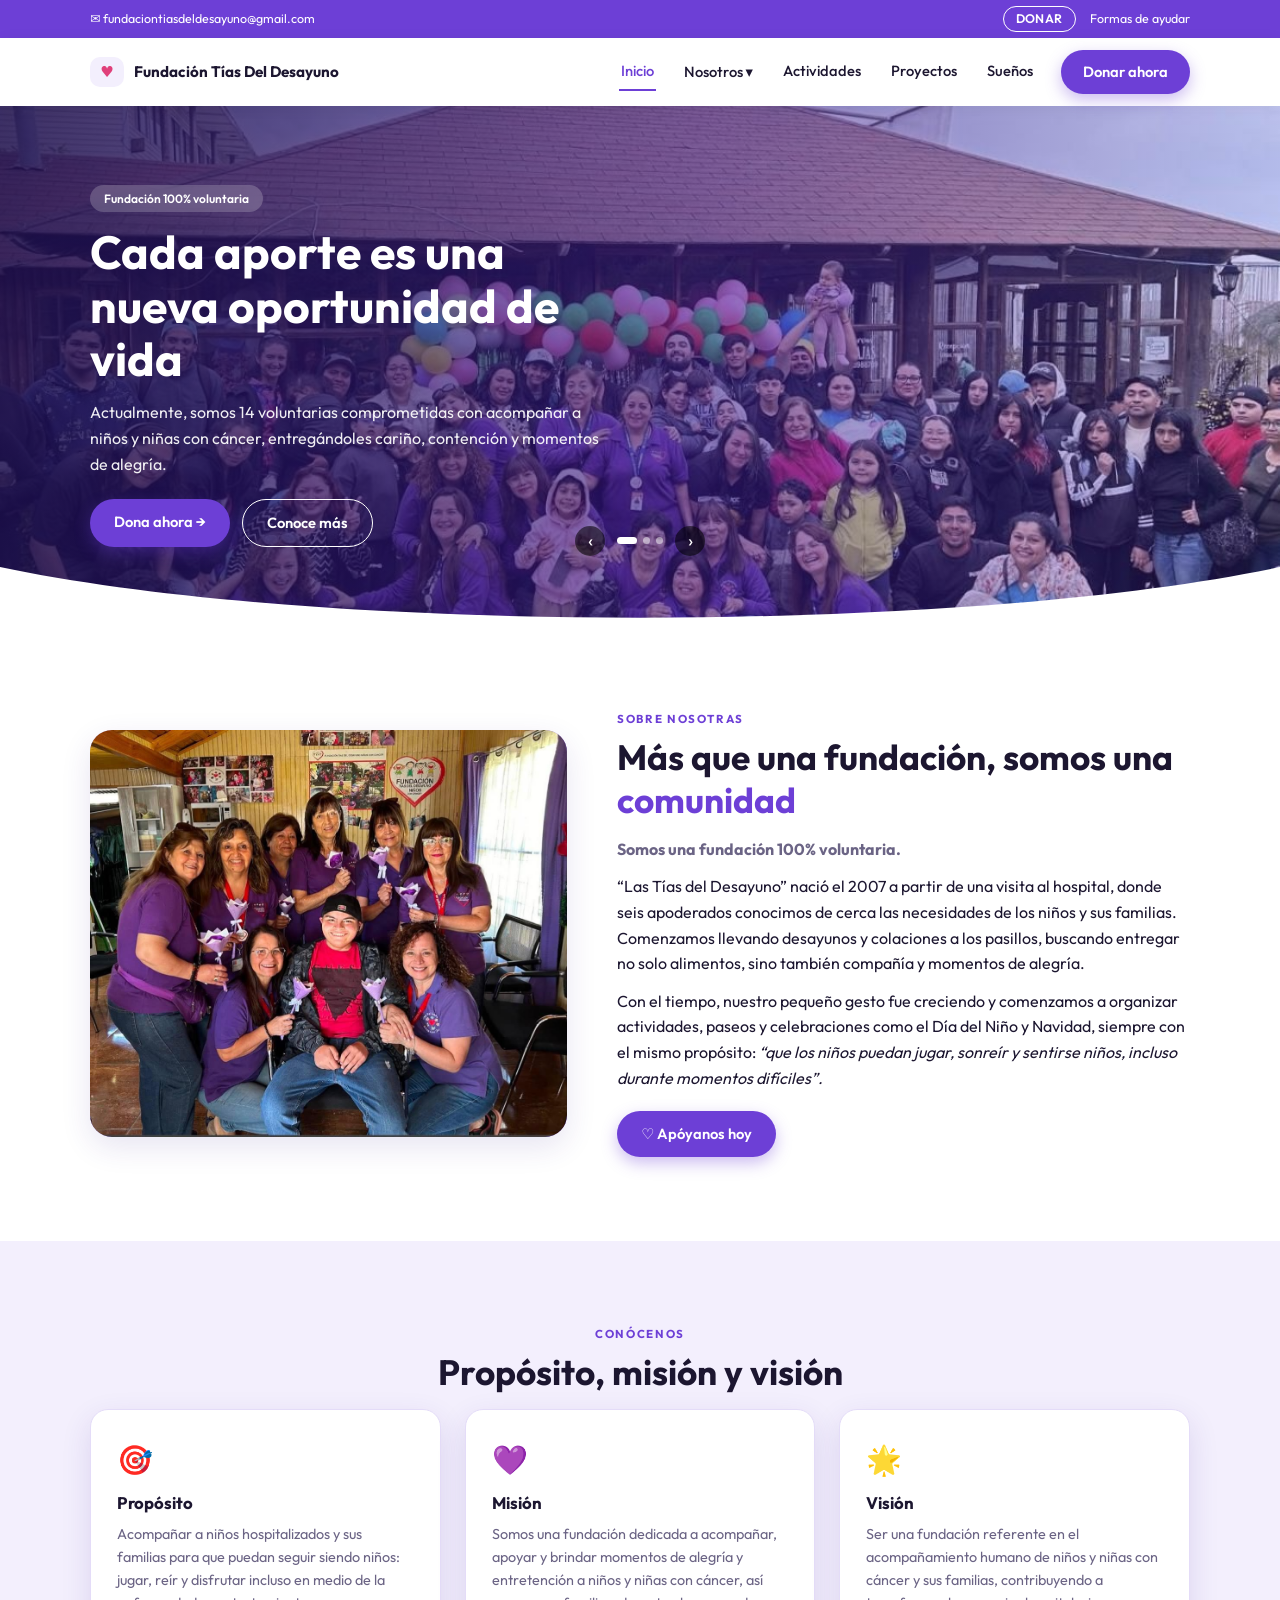
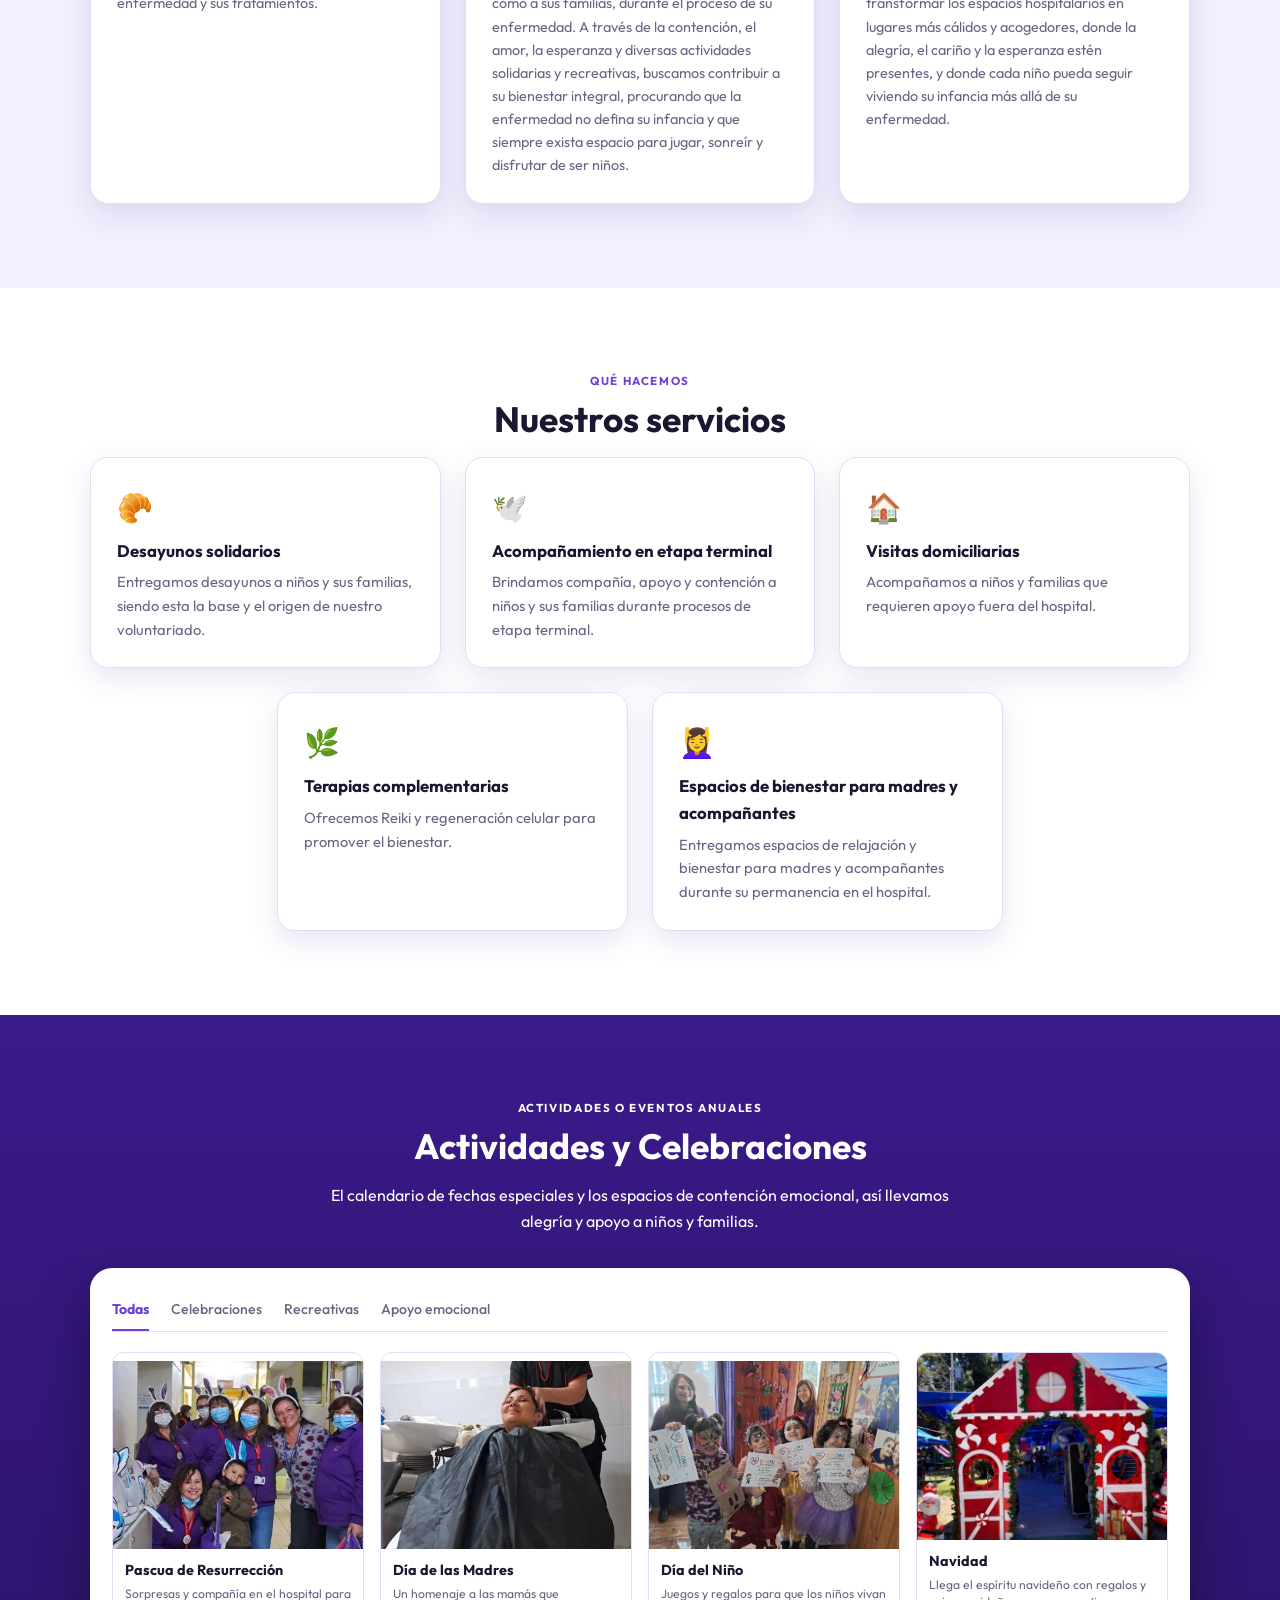
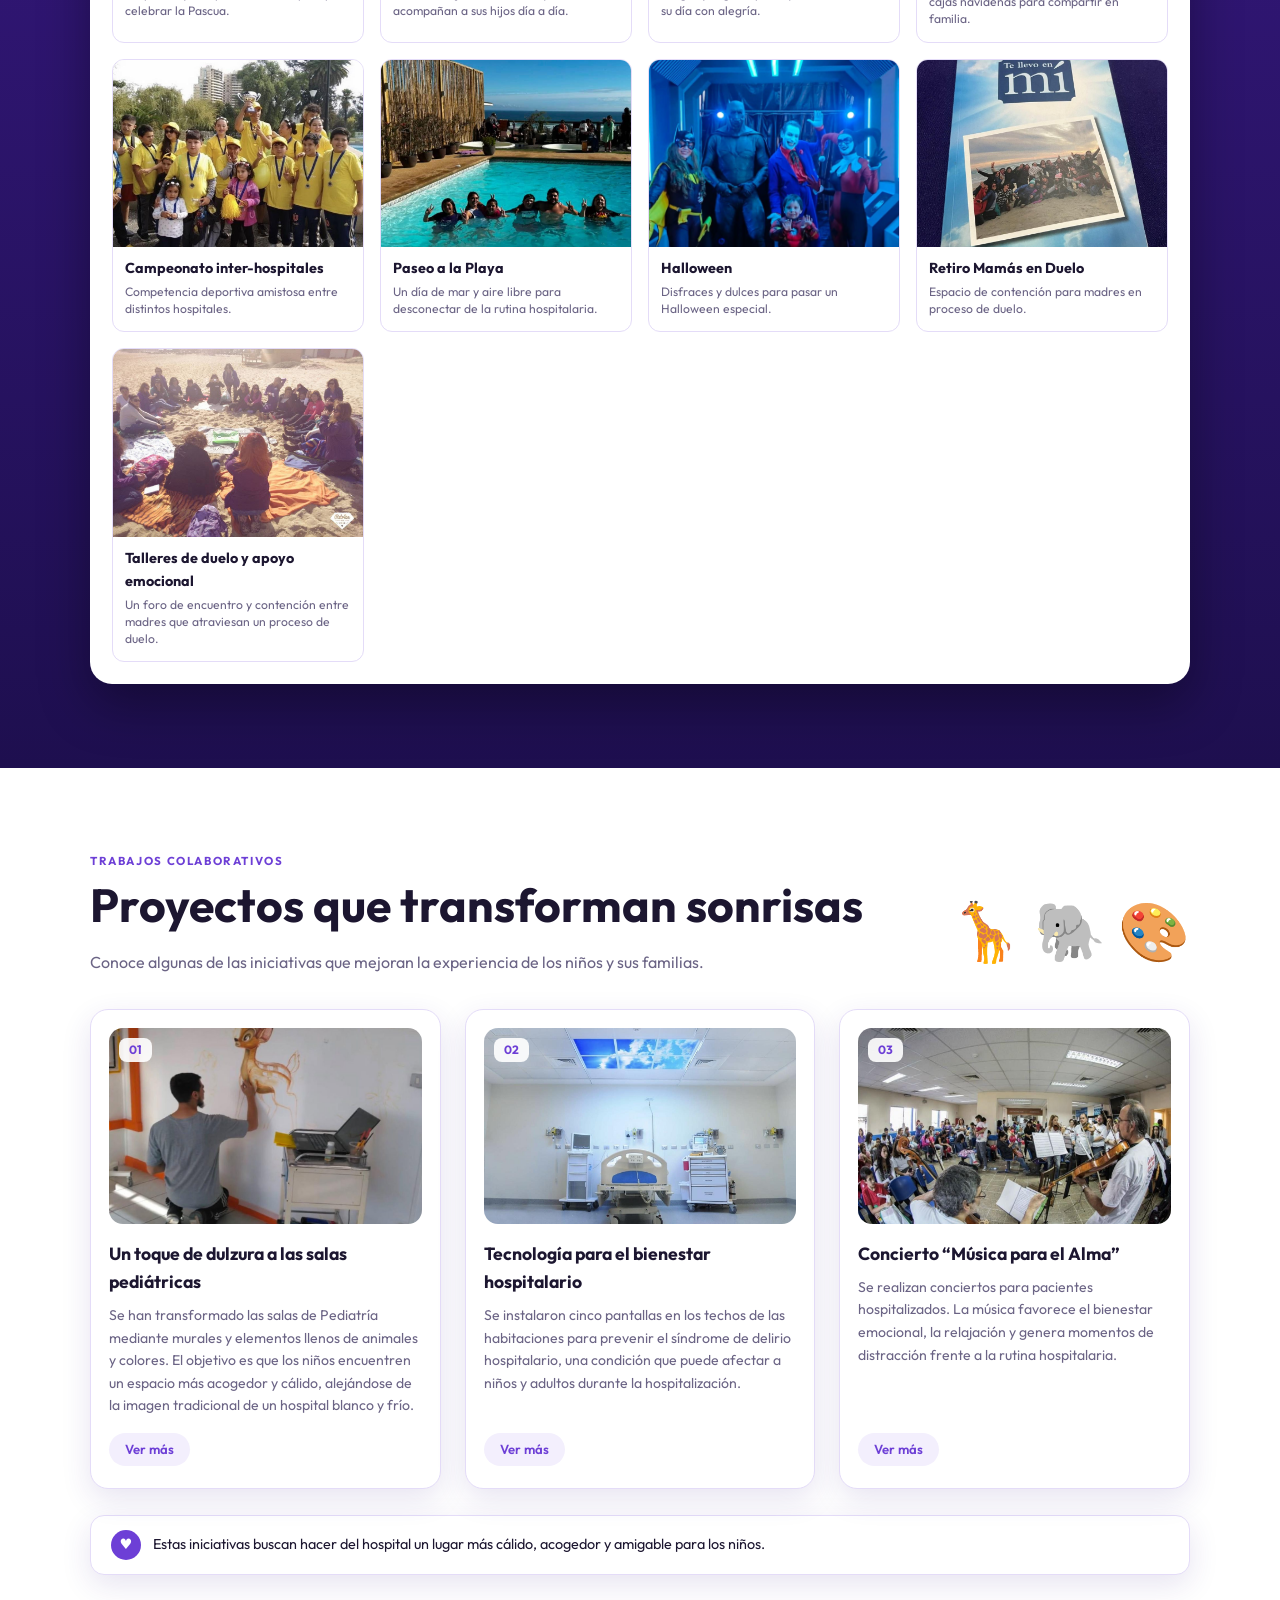
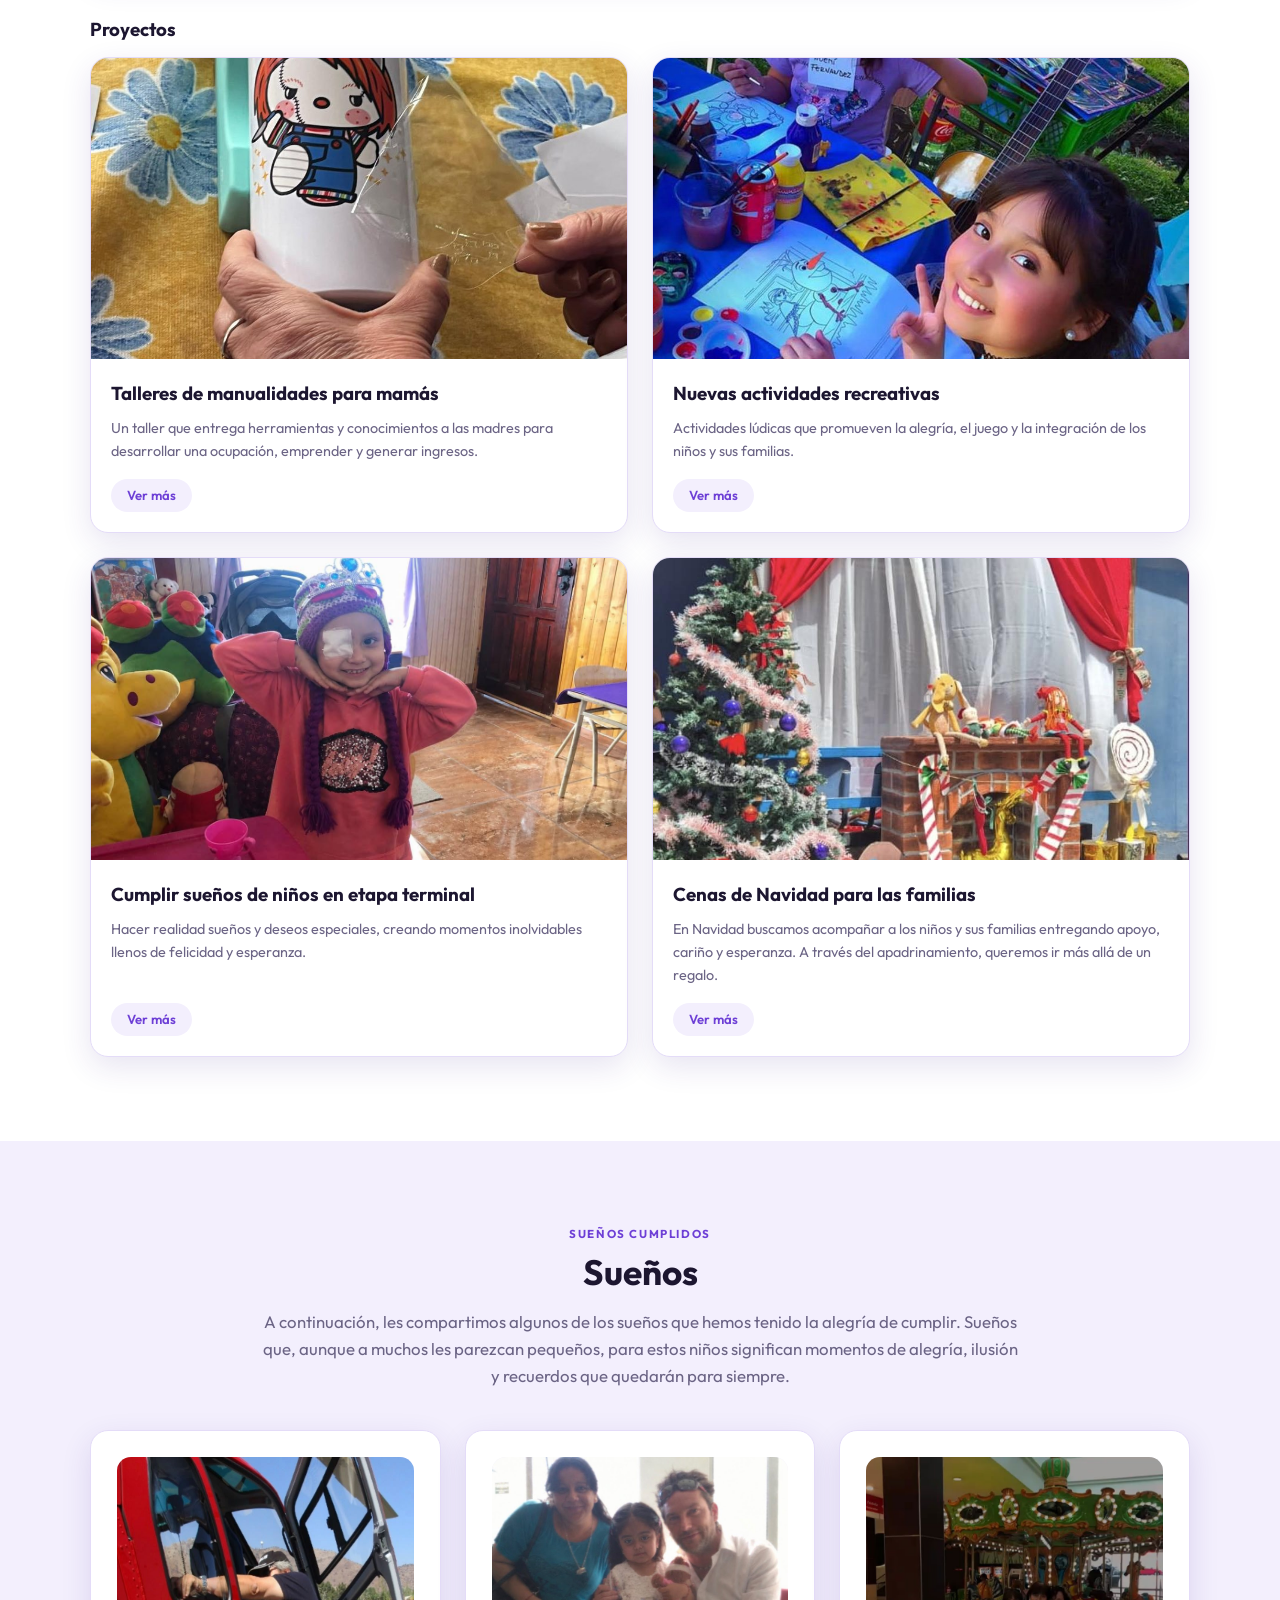
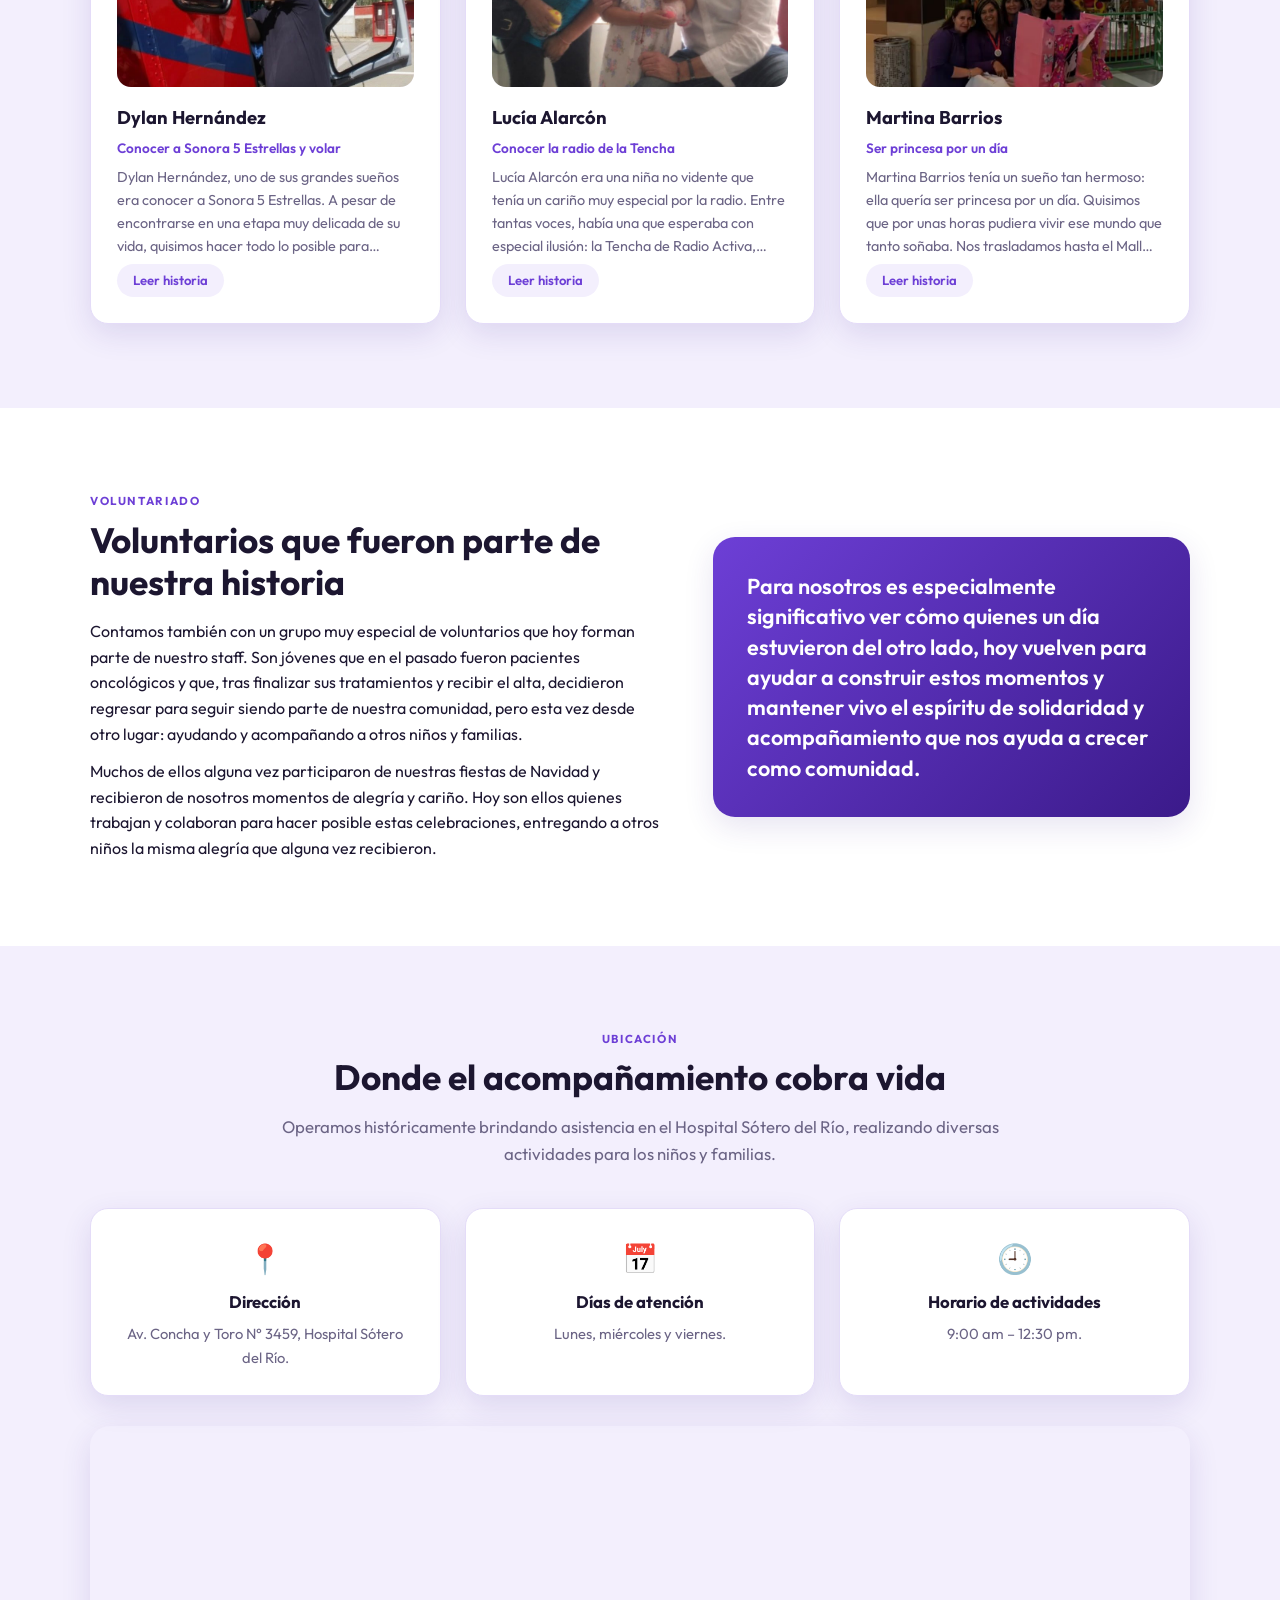
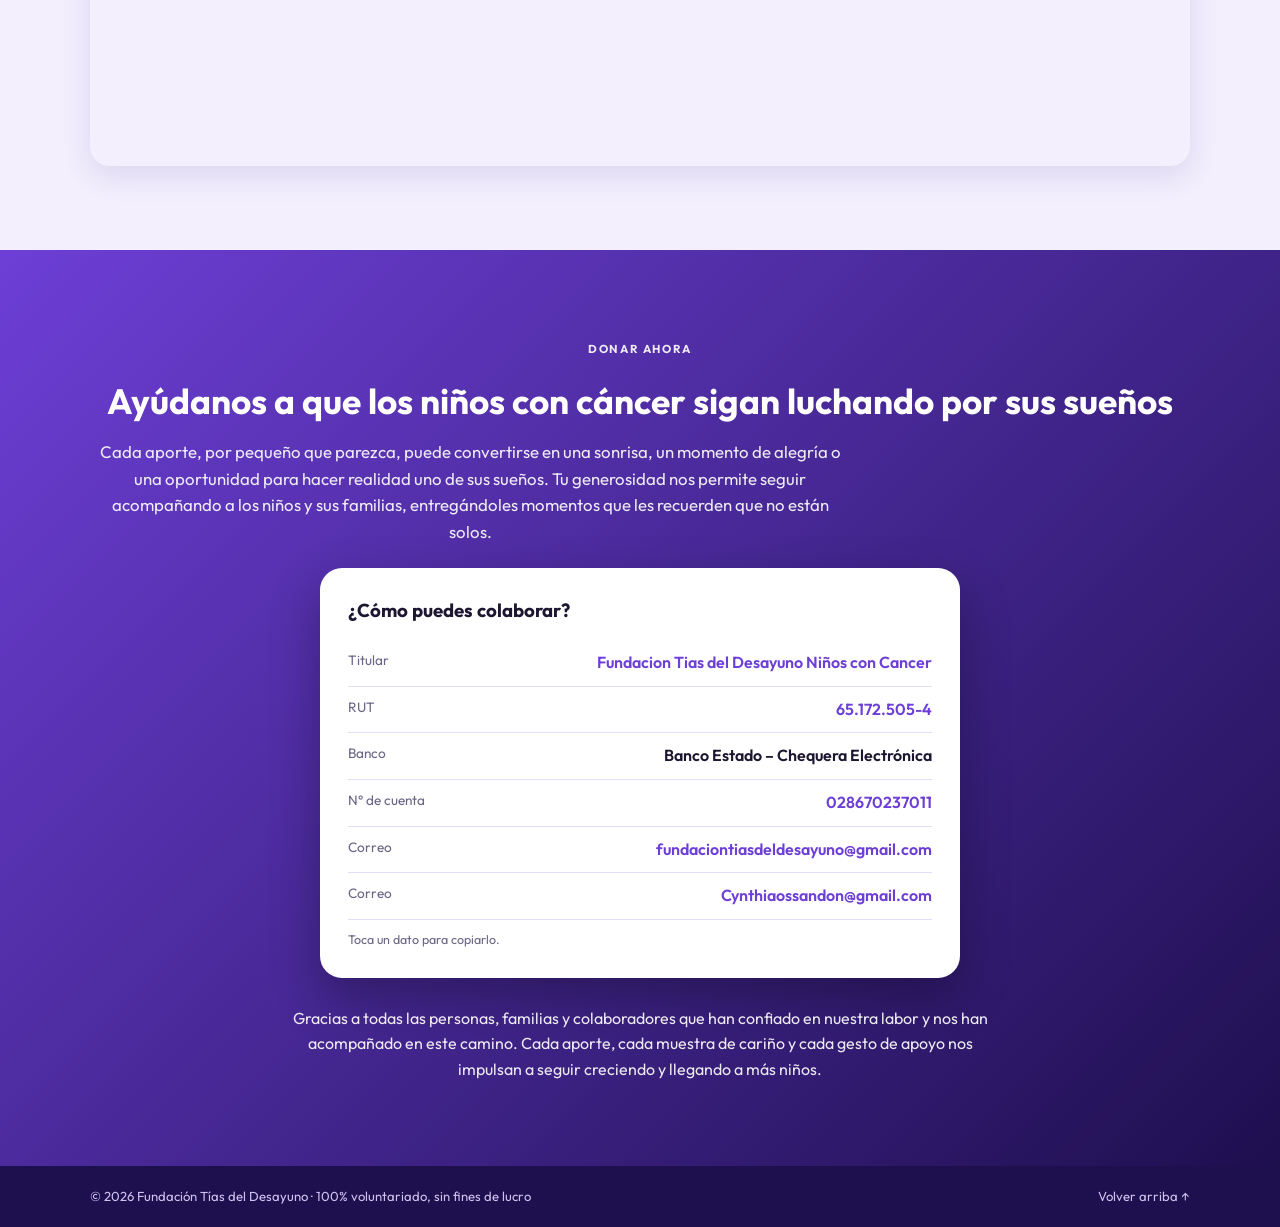
==== commit 03be002e: "Actualizacion Final" ====
--- a/index.html
+++ b/index.html
@@ -3,11 +3,40 @@
 <head>
   <meta charset="UTF-8">
   <meta name="viewport" content="width=device-width, initial-scale=1">
-  <title>Fundación Tías del Desayuno</title>
-  <meta name="description" content="Somos 14 voluntarias que acompañamos a niños y niñas con cáncer y a sus familias en el Hospital Sótero del Río desde 2007.">
+  <title>Fundación Tías del Desayuno | Acompañamos a niños con cáncer – Hospital Sótero del Río</title>
+  <meta name="description" content="Fundación Tías del Desayuno: 14 voluntarias que acompañan a niños y niñas con cáncer y a sus familias en el Hospital Sótero del Río (Puente Alto, Chile) desde 2007. Conoce cómo ayudar.">
+  <link rel="canonical" href="https://tiasdeldesayuno.github.io/Tiasdeldesayuno/">
+  <meta property="og:type" content="website">
+  <meta property="og:locale" content="es_CL">
+  <meta property="og:site_name" content="Fundación Tías del Desayuno">
+  <meta property="og:url" content="https://tiasdeldesayuno.github.io/Tiasdeldesayuno/">
   <meta property="og:title" content="Fundación Tías del Desayuno">
   <meta property="og:description" content="Acompañamos a niños y niñas con cáncer y a sus familias con cariño, contención y momentos de alegría.">
-  <meta property="og:image" content="img/hero1.jpg">
+  <meta property="og:image" content="https://tiasdeldesayuno.github.io/Tiasdeldesayuno/img/hero1.jpg">
+  <meta name="twitter:card" content="summary_large_image">
+  <!-- Verificación de Google Search Console: pega aquí la etiqueta que te entregue Google -->
+  <script type="application/ld+json">
+  {
+    "@context": "https://schema.org",
+    "@type": "NGO",
+    "name": "Fundación Tías del Desayuno",
+    "alternateName": "Las Tías del Desayuno",
+    "url": "https://tiasdeldesayuno.github.io/Tiasdeldesayuno/",
+    "logo": "https://tiasdeldesayuno.github.io/Tiasdeldesayuno/favicon.svg",
+    "image": "https://tiasdeldesayuno.github.io/Tiasdeldesayuno/img/hero1.jpg",
+    "description": "Fundación 100% voluntaria que acompaña a niños y niñas con cáncer y a sus familias en el Hospital Sótero del Río desde 2007.",
+    "foundingDate": "2007",
+    "email": "fundaciontiasdeldesayuno@gmail.com",
+    "areaServed": "CL",
+    "address": {
+      "@type": "PostalAddress",
+      "streetAddress": "Av. Concha y Toro 3459",
+      "addressLocality": "Puente Alto",
+      "addressRegion": "Región Metropolitana",
+      "addressCountry": "CL"
+    }
+  }
+  </script>
   <link rel="icon" href="favicon.svg" type="image/svg+xml">
   <link rel="preconnect" href="https://fonts.googleapis.com">
   <link href="https://fonts.googleapis.com/css2?family=Outfit:wght@400;500;600;700;800&display=swap" rel="stylesheet">
@@ -113,13 +142,12 @@
     <div class="container">
       <p class="eyebrow center">Qué hacemos</p>
       <h2 class="title center">Nuestros servicios</h2>
-      <div class="grid3">
+      <div class="grid3 services-grid">
         <article class="card service"><span>🥐</span><h3>Desayunos solidarios</h3><p>Entregamos desayunos a niños y sus familias, siendo esta la base y el origen de nuestro voluntariado.</p></article>
         <article class="card service"><span>🕊️</span><h3>Acompañamiento en etapa terminal</h3><p>Brindamos compañía, apoyo y contención a niños y sus familias durante procesos de etapa terminal.</p></article>
         <article class="card service"><span>🏠</span><h3>Visitas domiciliarias</h3><p>Acompañamos a niños y familias que requieren apoyo fuera del hospital.</p></article>
-        <article class="card service"><span>🌿</span><h3>Terapias complementarias</h3><p>Ofrecemos Reiki, regeneración celular y acupuntura como terapias complementarias.</p></article>
-        <article class="card service"><span>💆‍♀️</span><h3>Masoterapia para madres y acompañantes</h3><p>Entregamos espacios de relajación y bienestar para madres y acompañantes durante su permanencia en el hospital.</p></article>
-        <article class="card service"><span>🛏️</span><h3>Hospitalizaciones prolongadas</h3><p>Acompañamos a niños que permanecen largos períodos hospitalizados, especialmente aquellos en situaciones de vulnerabilidad social, económica o familiar.</p></article>
+        <article class="card service"><span>🌿</span><h3>Terapias complementarias</h3><p>Ofrecemos Reiki y regeneración celular para promover el bienestar.</p></article>
+        <article class="card service"><span>💆‍♀️</span><h3>Espacios de bienestar para madres y acompañantes</h3><p>Entregamos espacios de relajación y bienestar para madres y acompañantes durante su permanencia en el hospital.</p></article>
       </div>
     </div>
   </section>
--- a/styles.css
+++ b/styles.css
@@ -213,3 +213,8 @@
 .dream__img img{width:100%;height:100%;object-fit:cover;object-position:center 30%;transition:transform .4s}
 .dream:hover .dream__img img{transform:scale(1.04)}
 .inline-photo{display:block;width:100%;max-height:300px;object-fit:cover;object-position:center 30%;border-radius:12px;margin:8px 0 12px}
+
+/* servicios centrados */
+.services-grid{display:flex;flex-wrap:wrap;justify-content:center}
+.services-grid>.card{flex:0 1 calc((100% - 48px)/3)}
+@media(max-width:900px){.services-grid>.card{flex-basis:100%}}
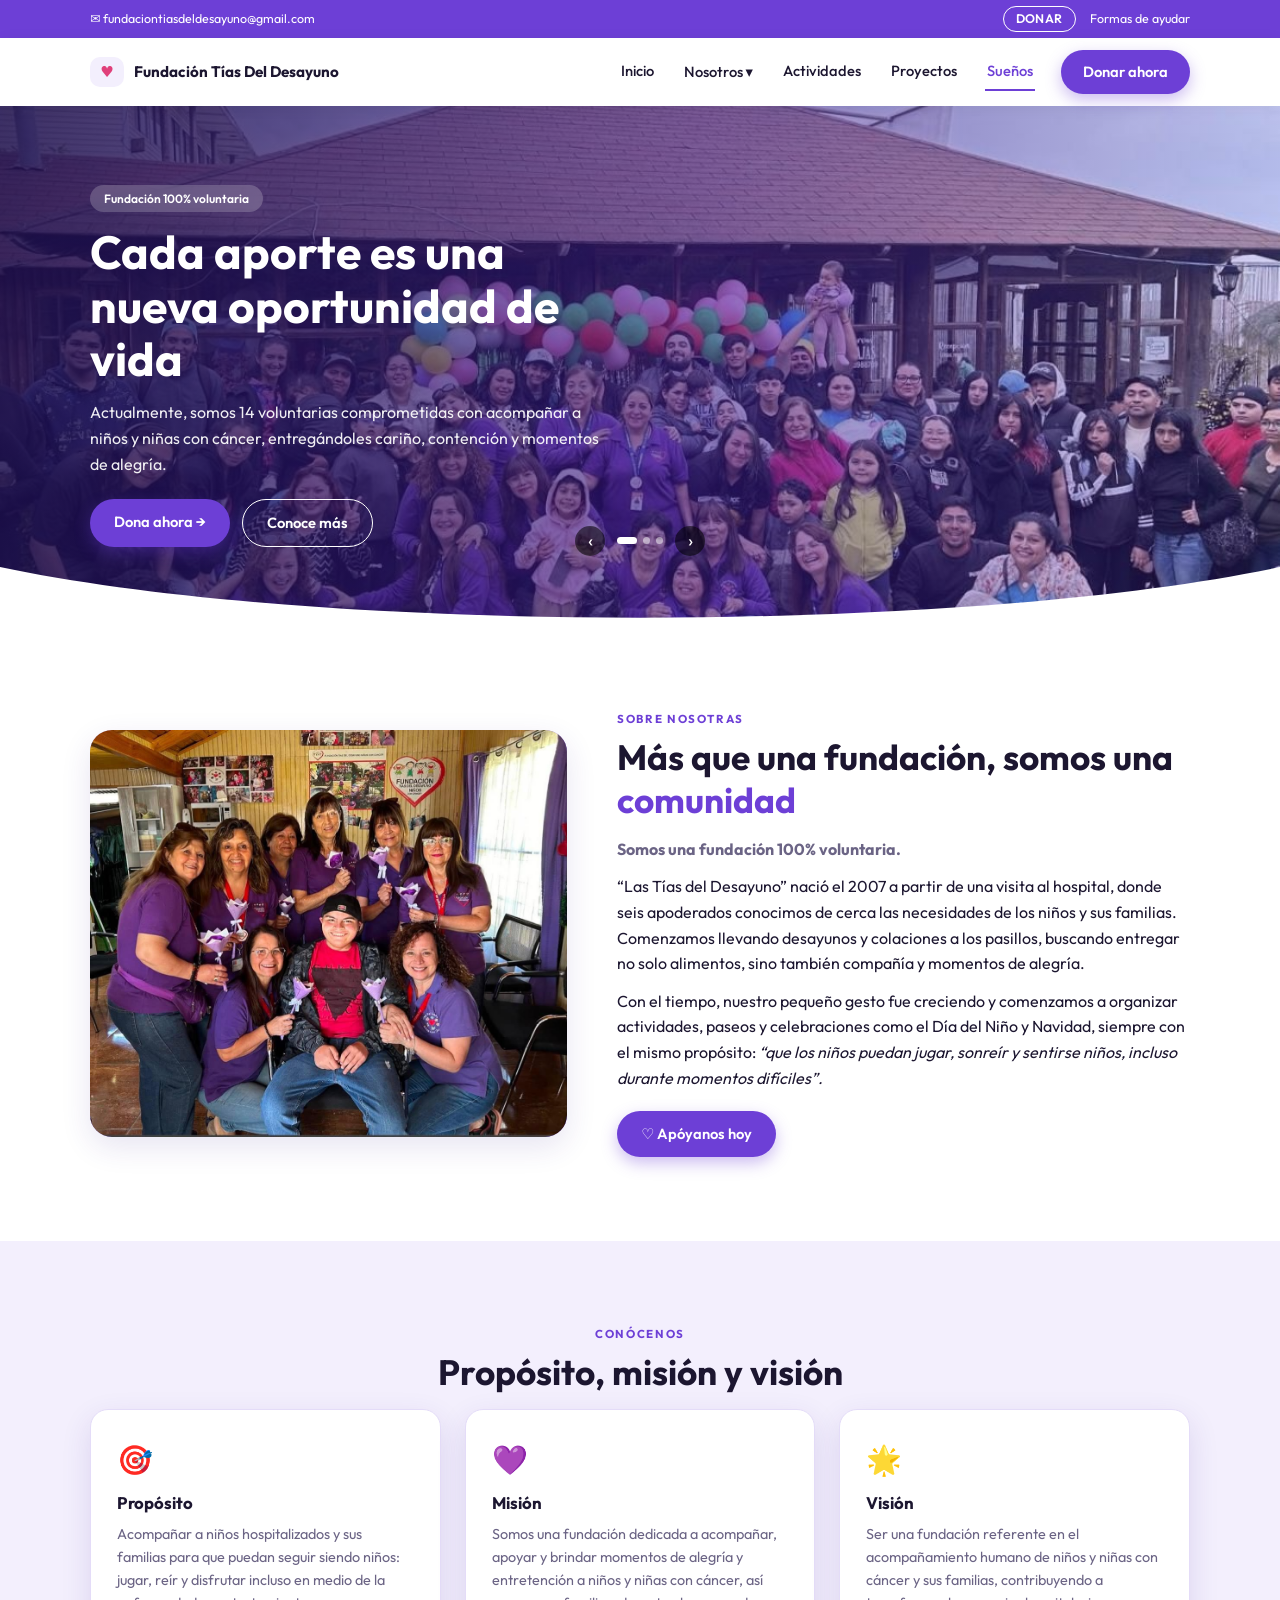
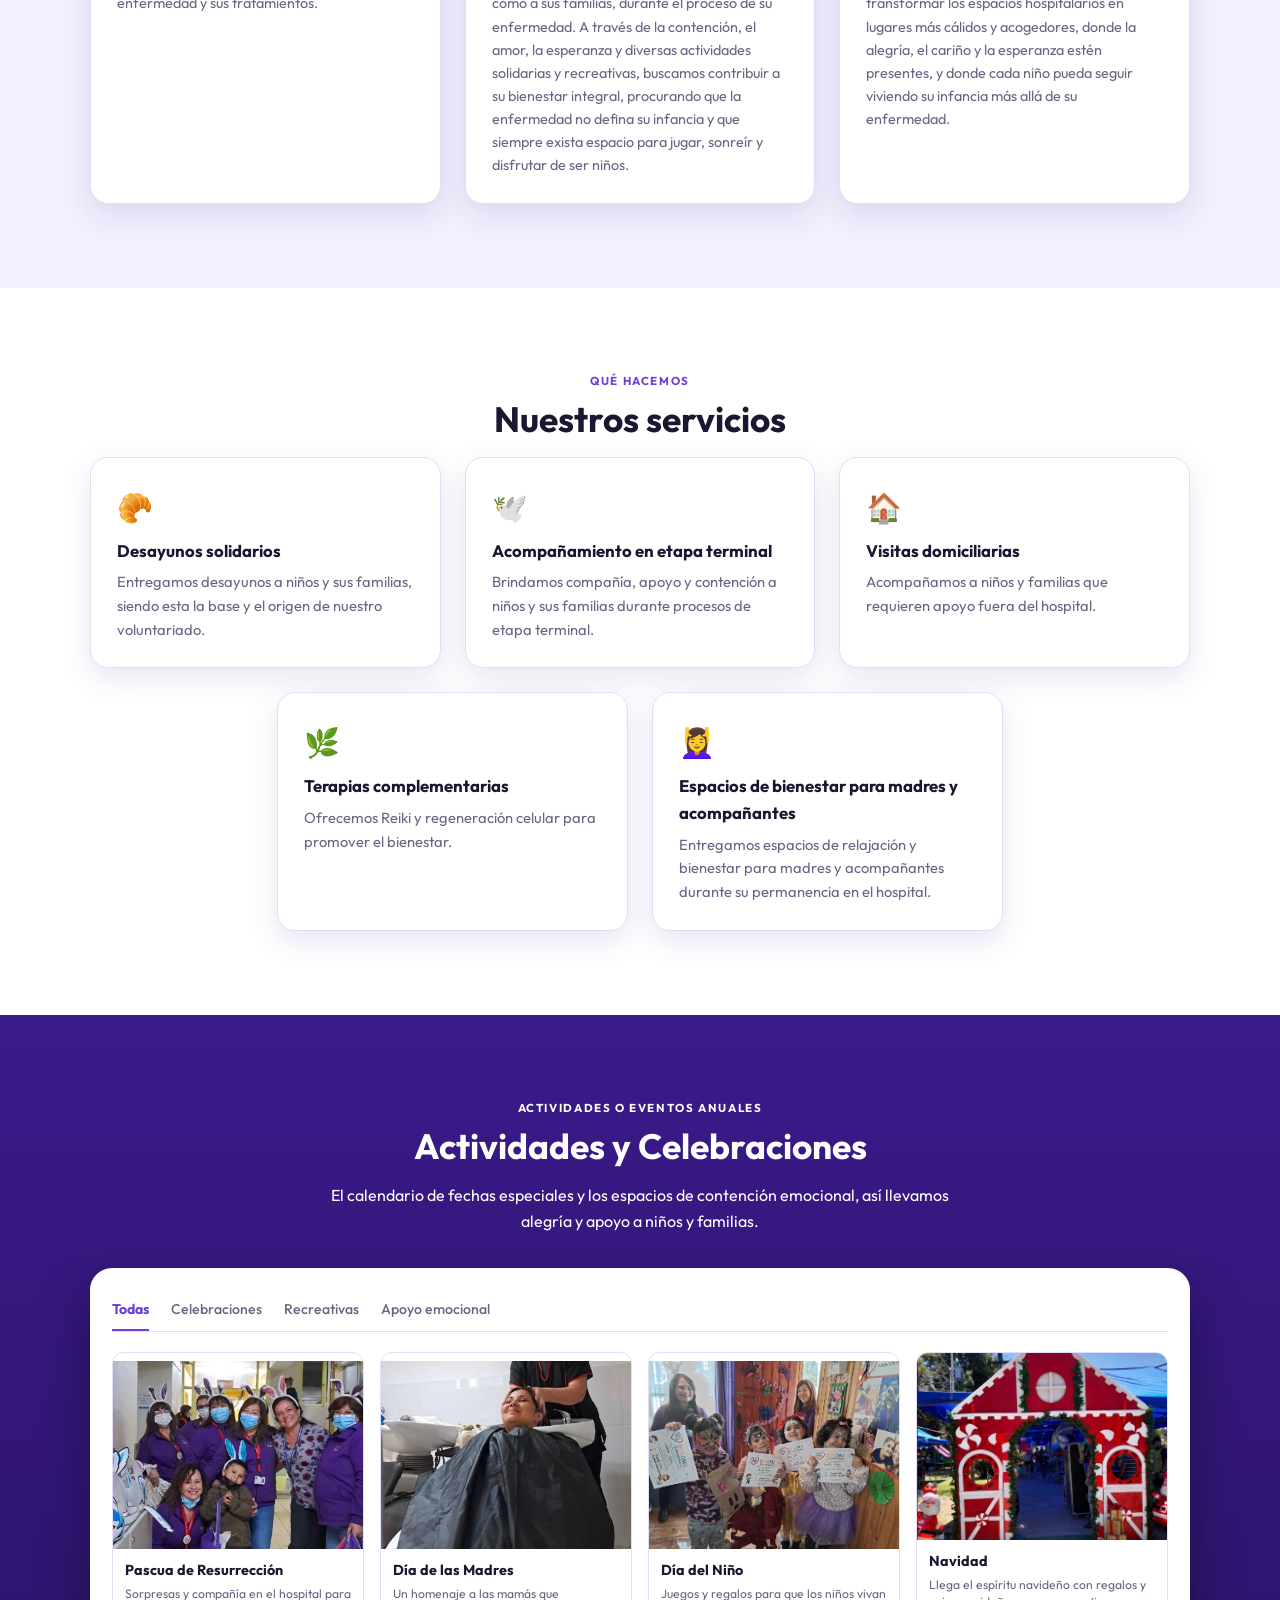
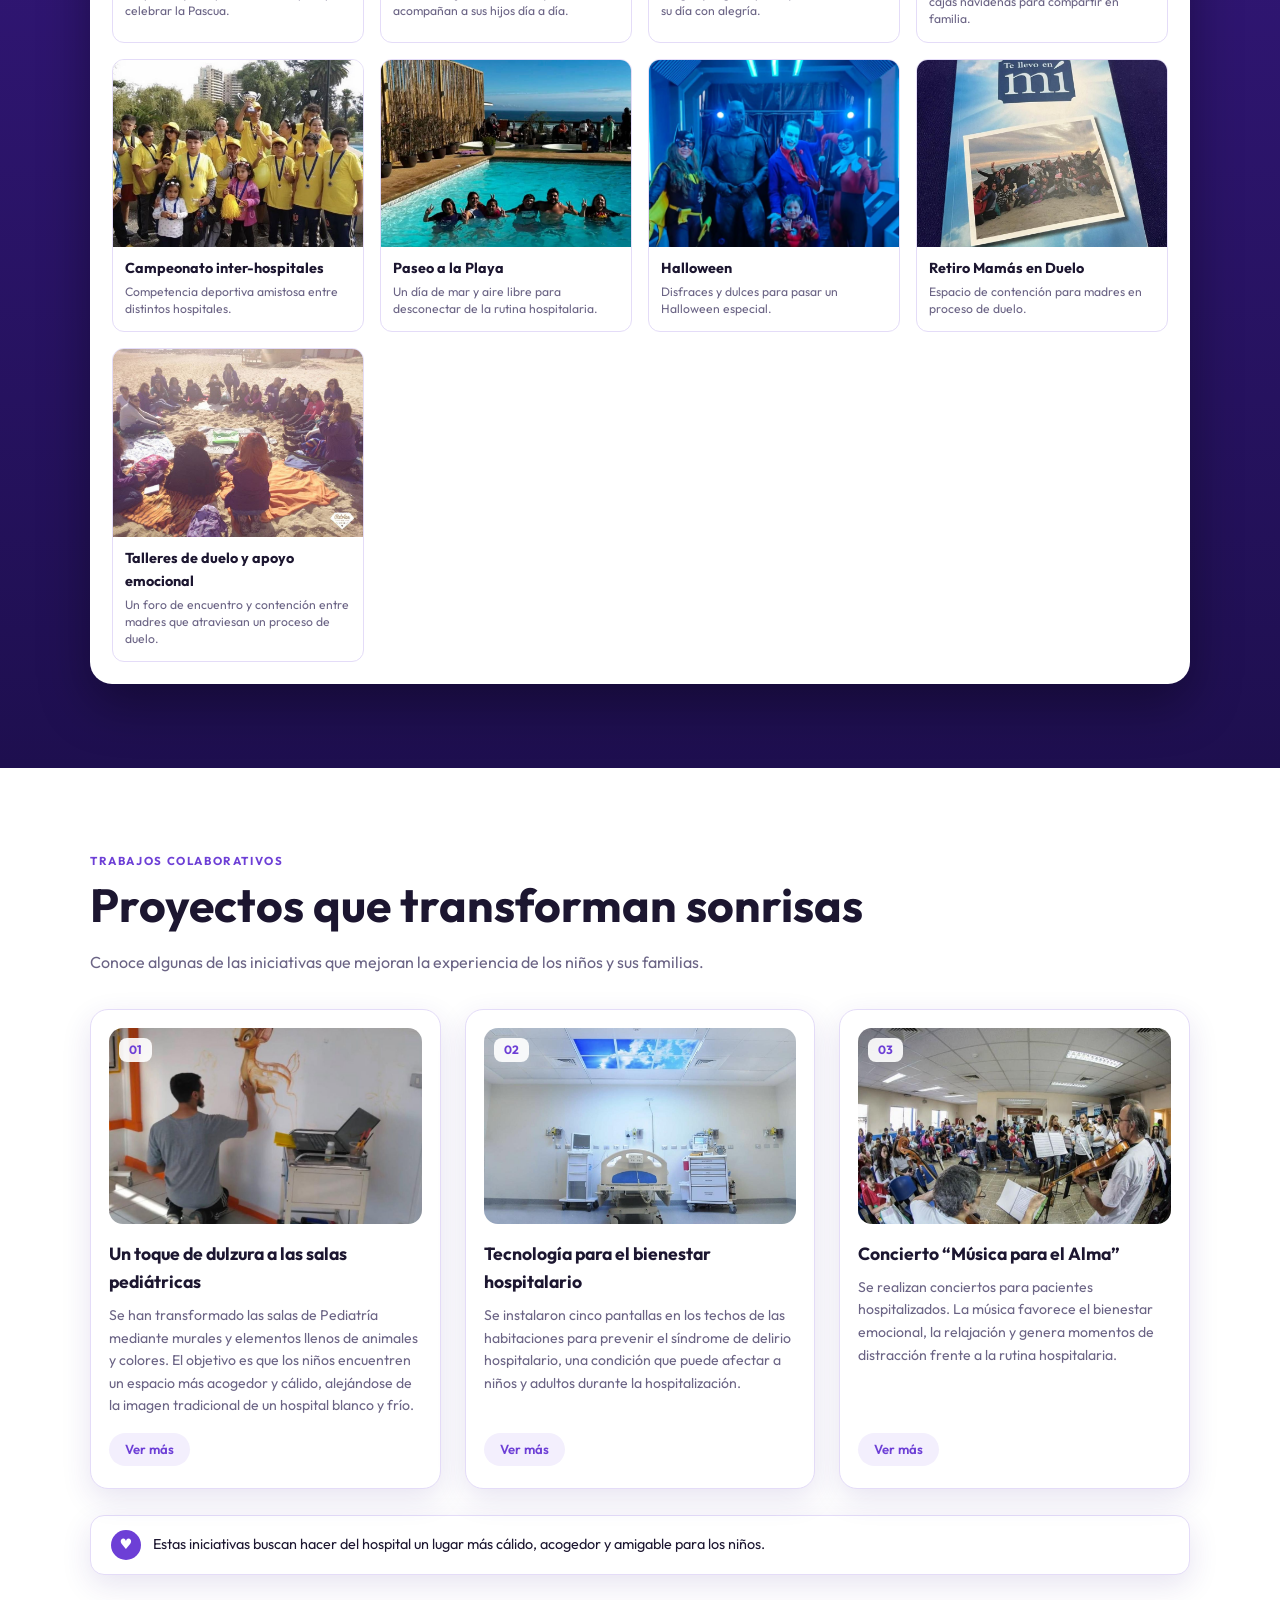
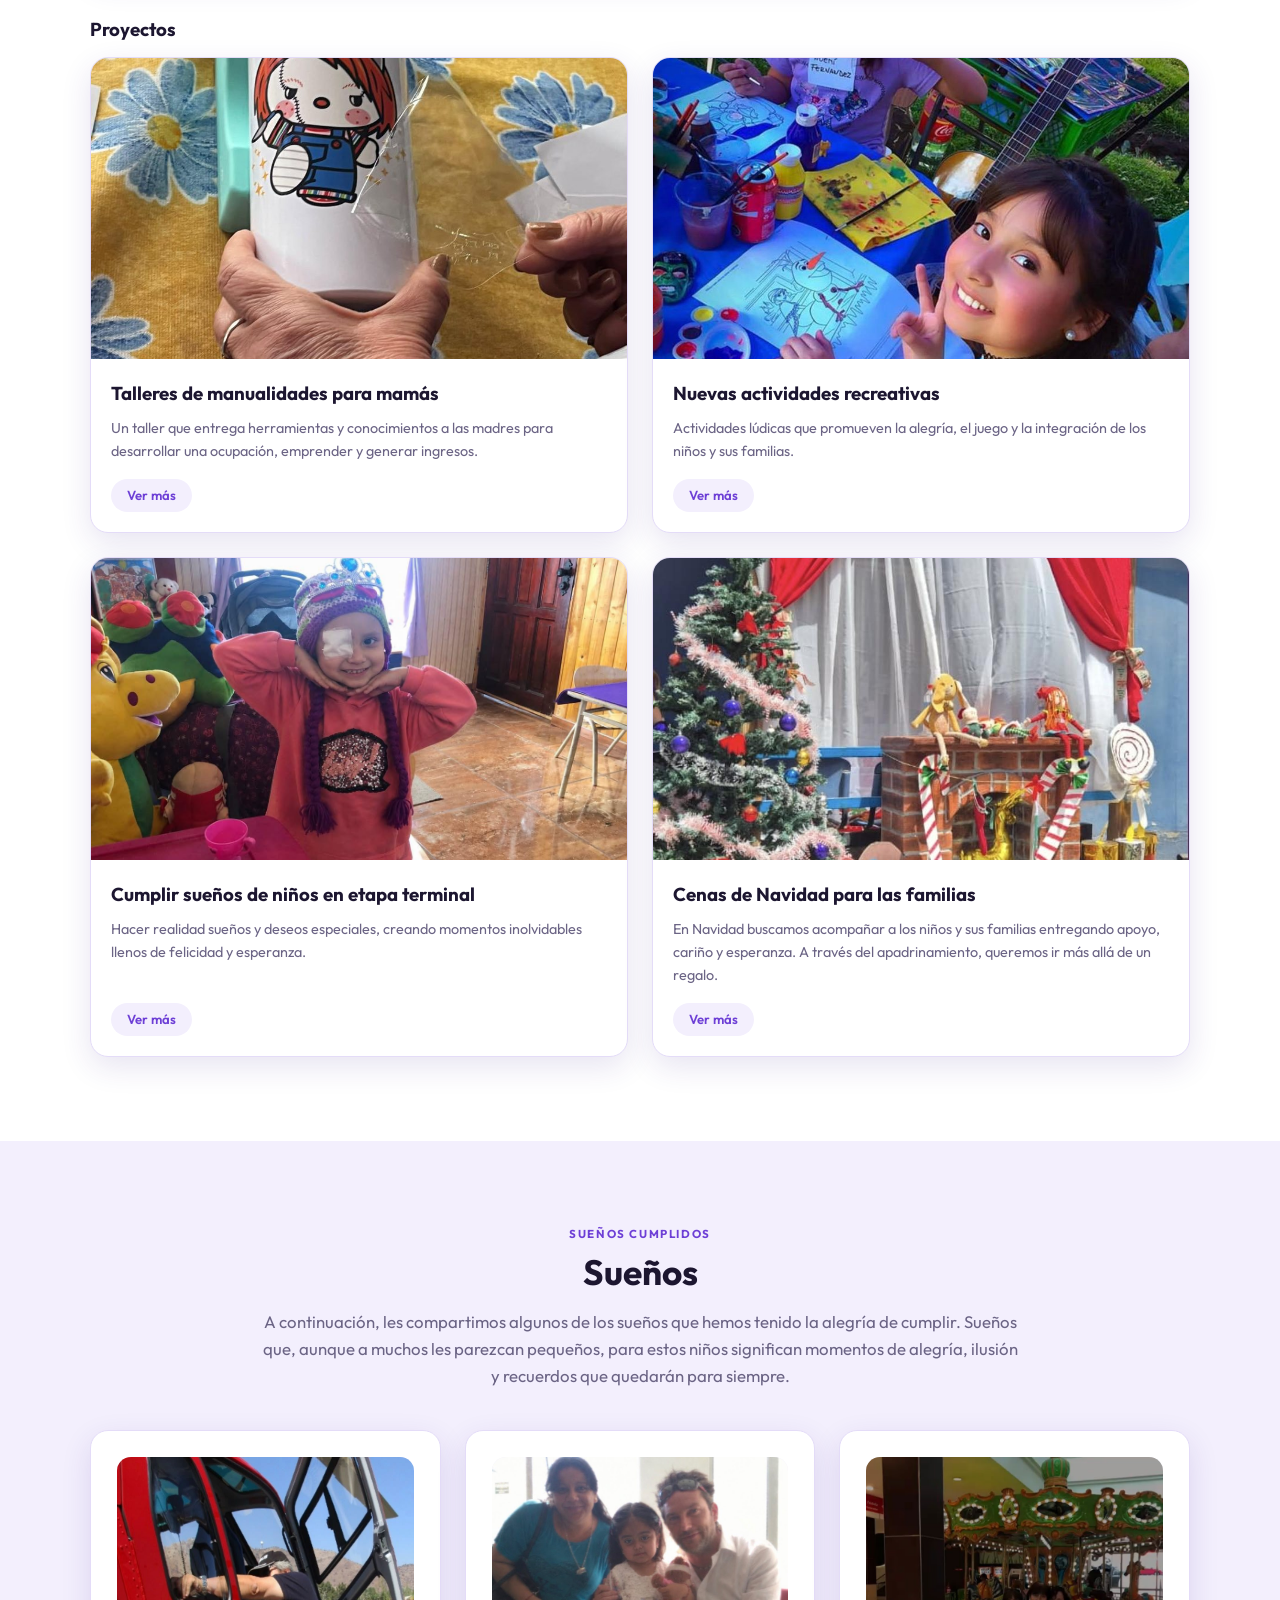
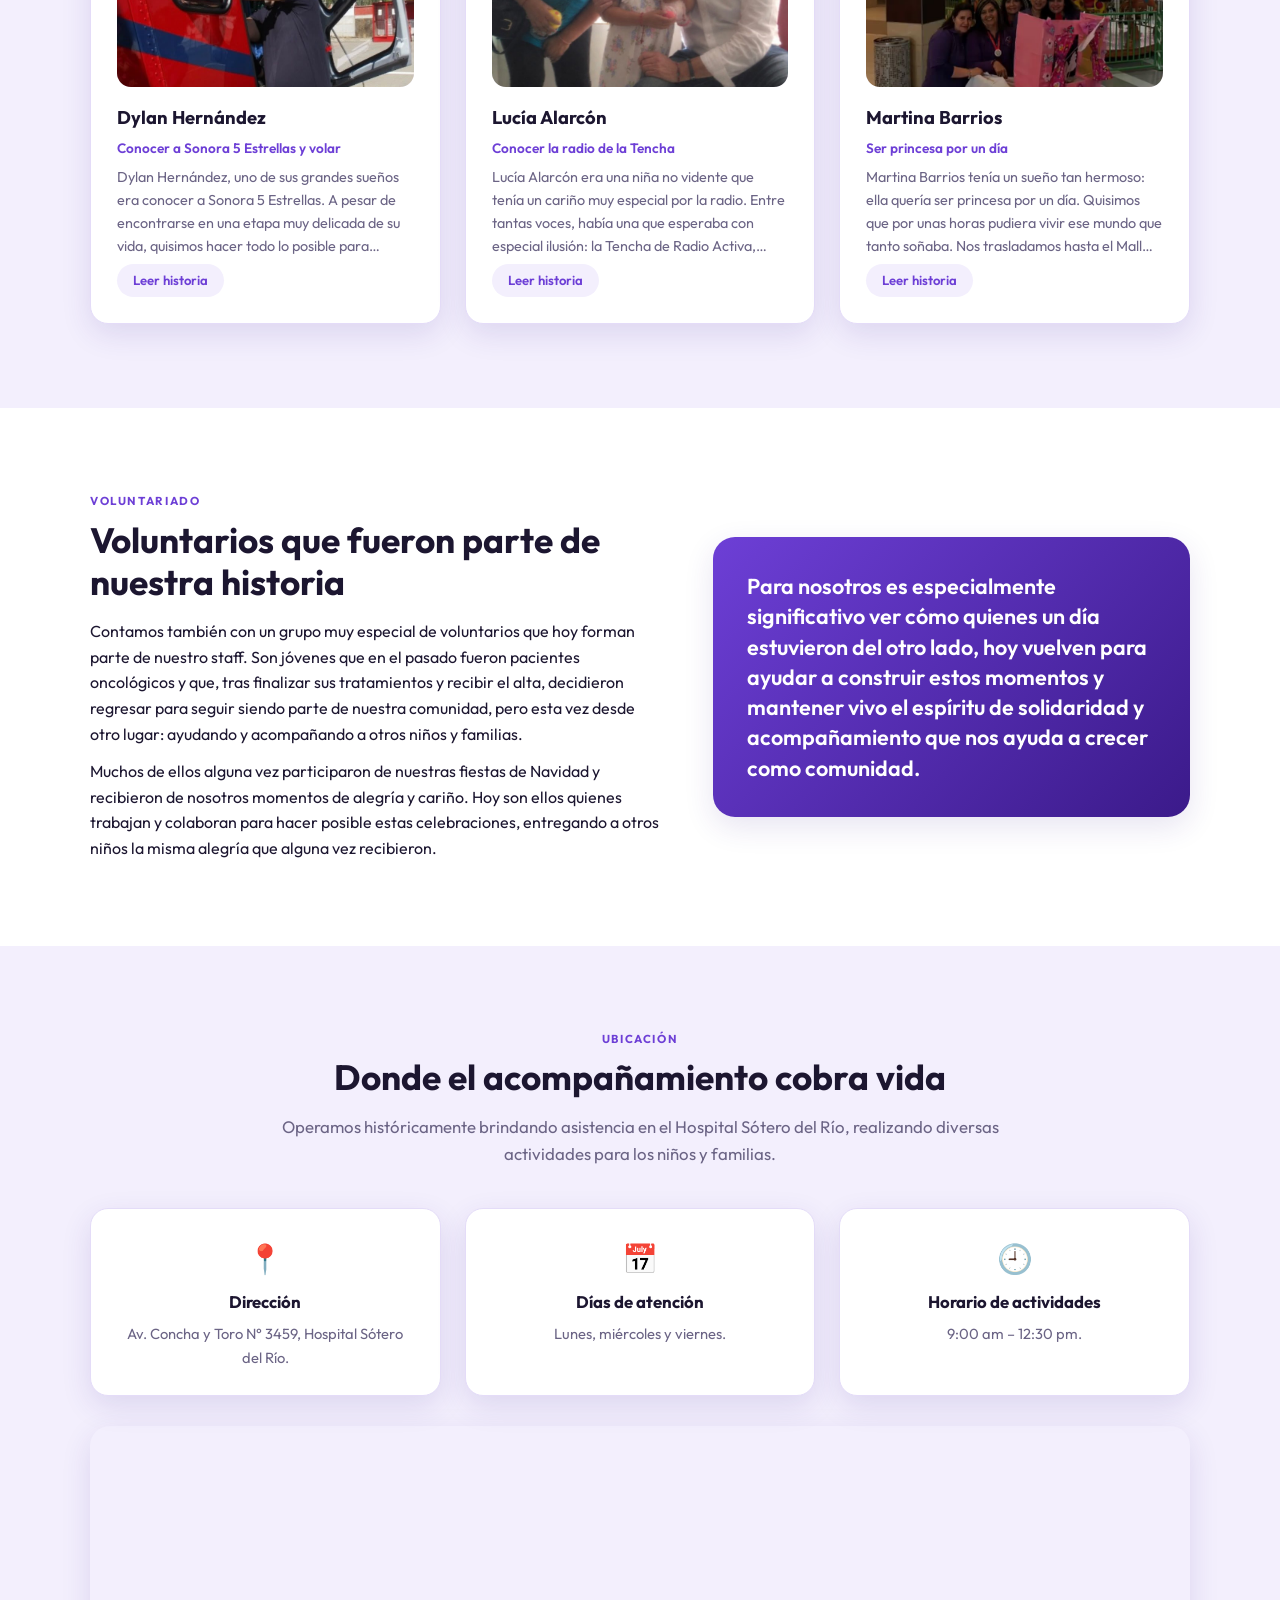
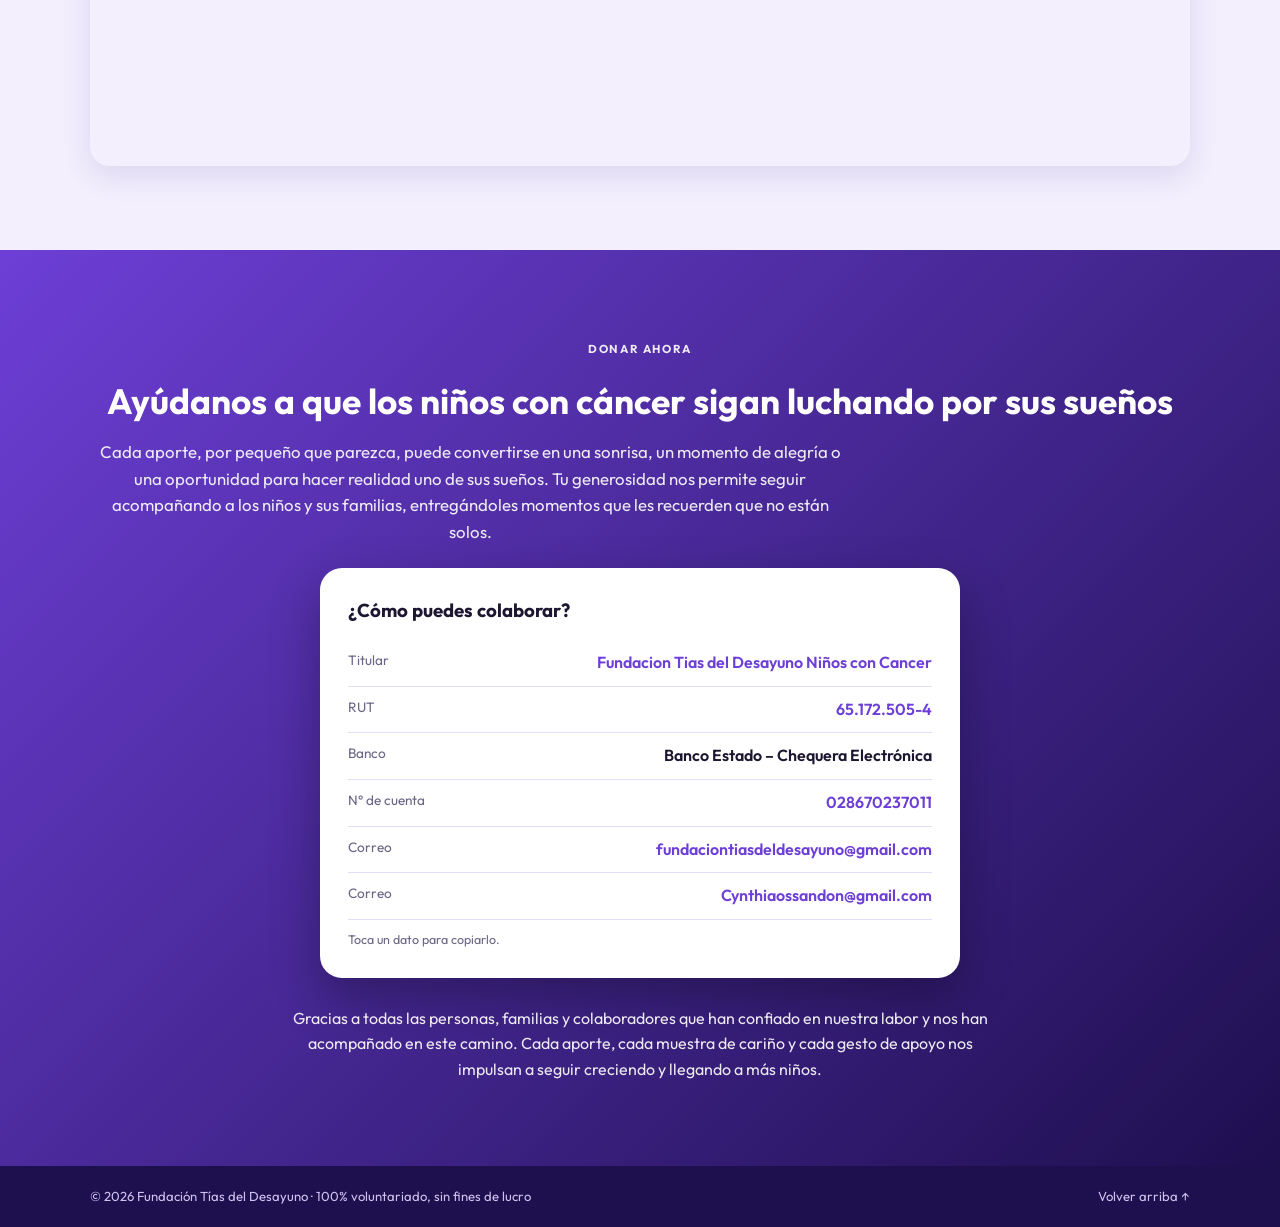
==== commit 998d7ccb: "Remove emojis from projects__art div Removed decorative emojis from the projects section." ====
--- a/index.html
+++ b/index.html
@@ -177,7 +177,7 @@
           <h2 class="title big">Proyectos que transforman sonrisas</h2>
           <p class="subtitle">Conoce algunas de las iniciativas que mejoran la experiencia de los niños y sus familias.</p>
         </div>
-        <div class="projects__art" aria-hidden="true">🦒 🐘 🎨</div>
+        <div class="projects__art" aria-hidden="true"></div>
       </div>
       <div class="grid3" id="projects"></div>
       <div class="note"><span class="note__ico">♥</span> Estas iniciativas buscan hacer del hospital un lugar más cálido, acogedor y amigable para los niños.</div>
